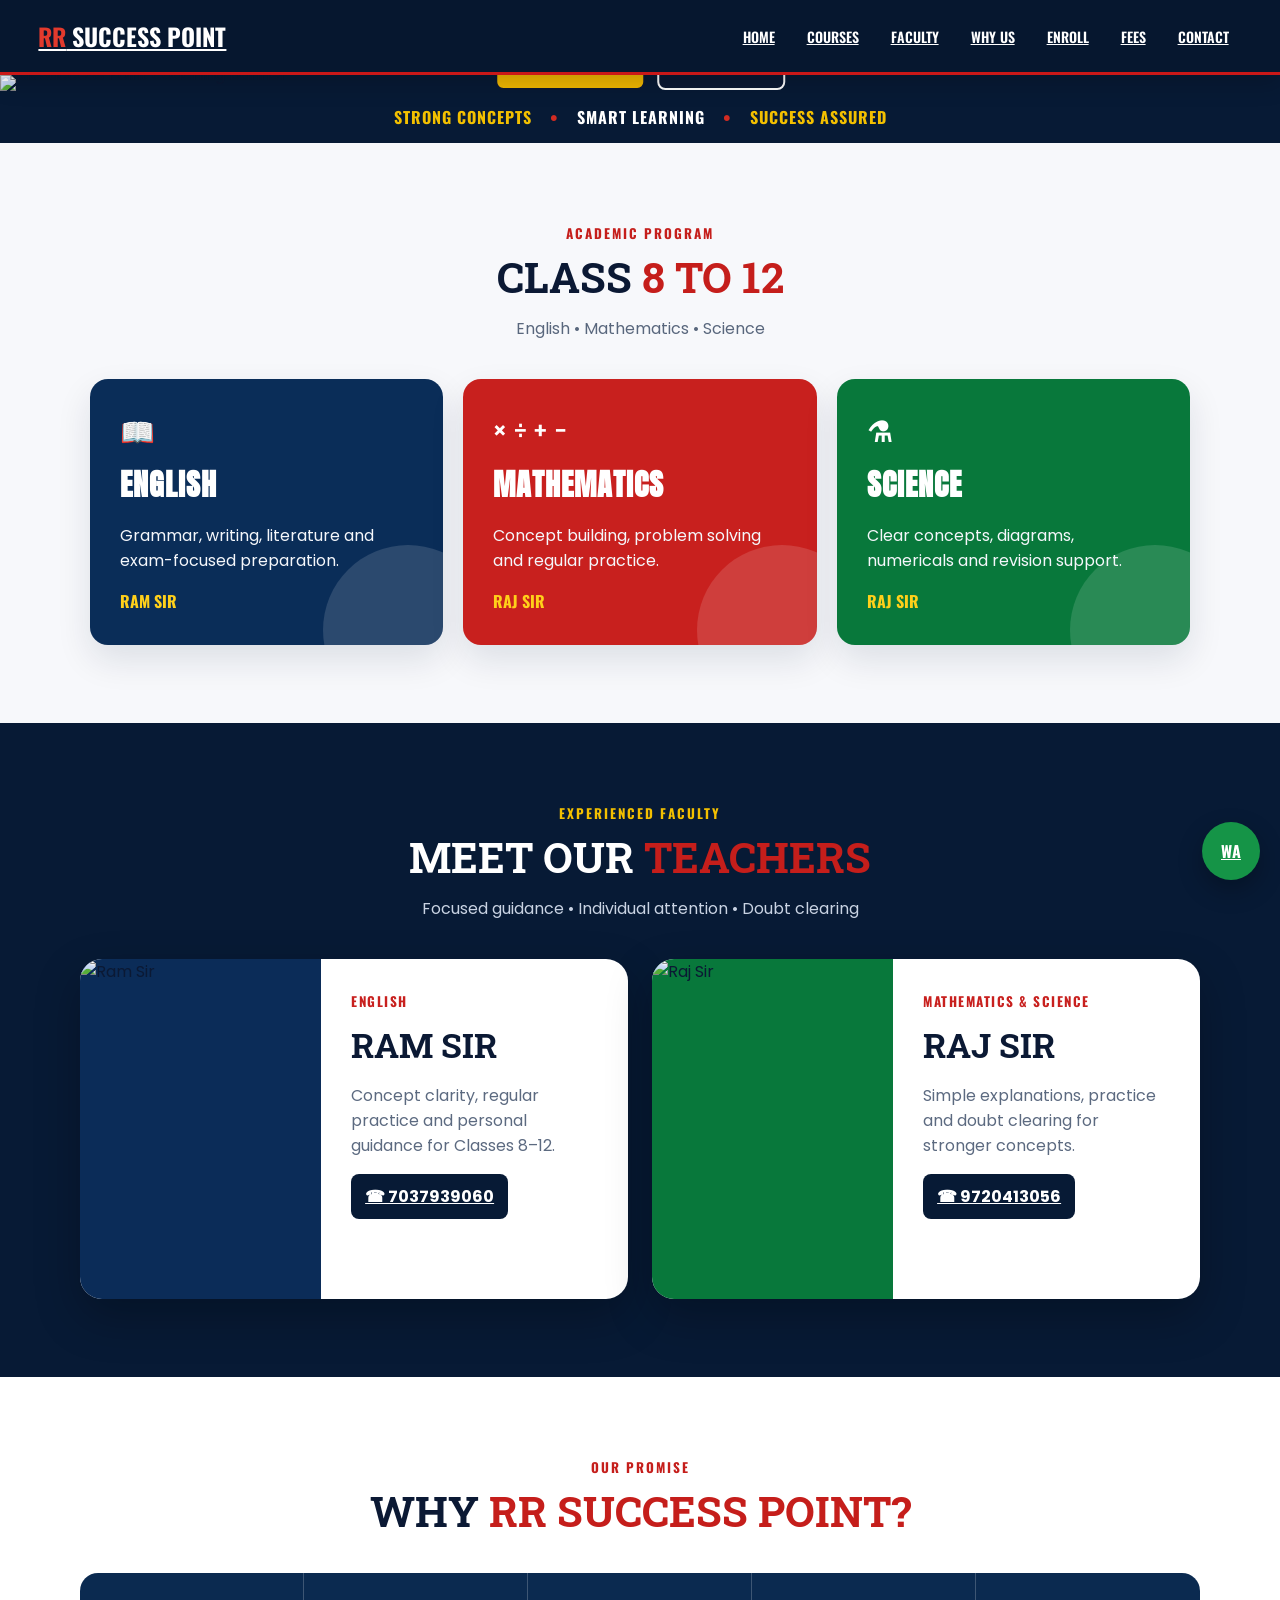
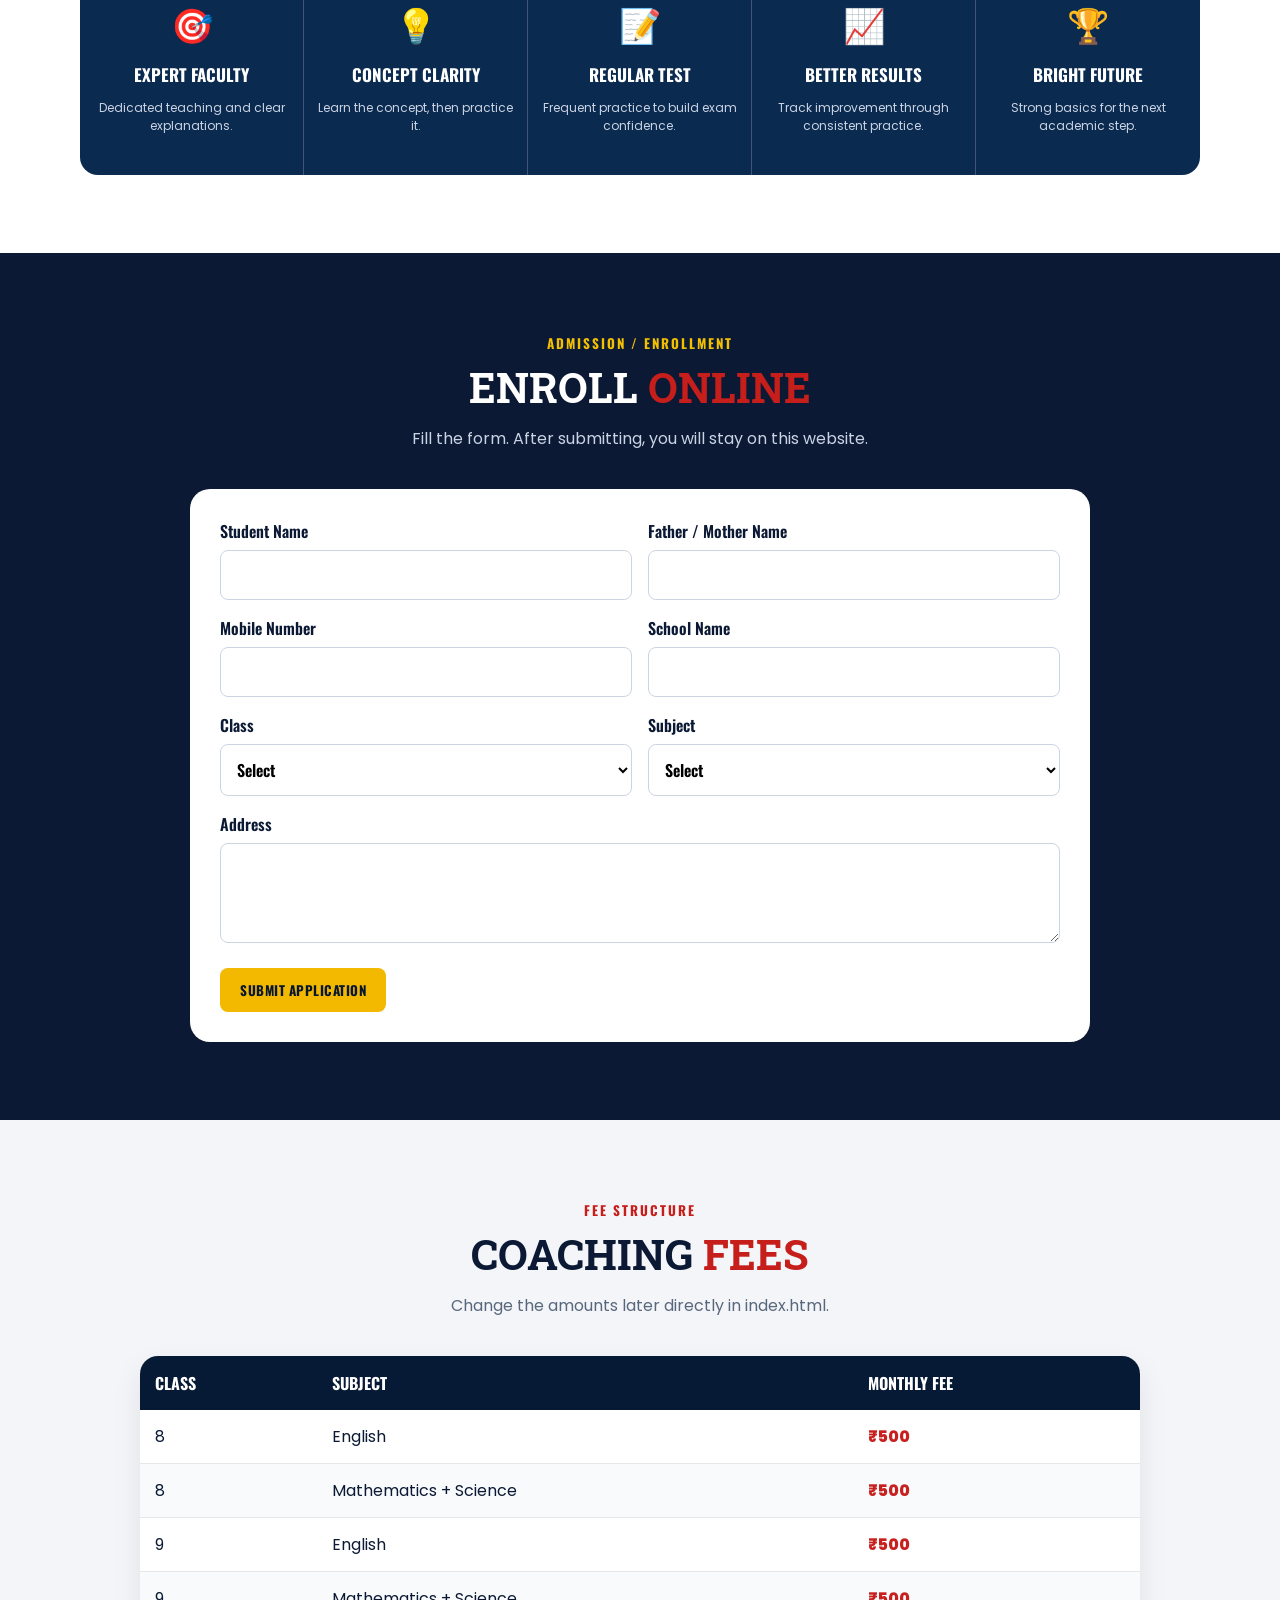
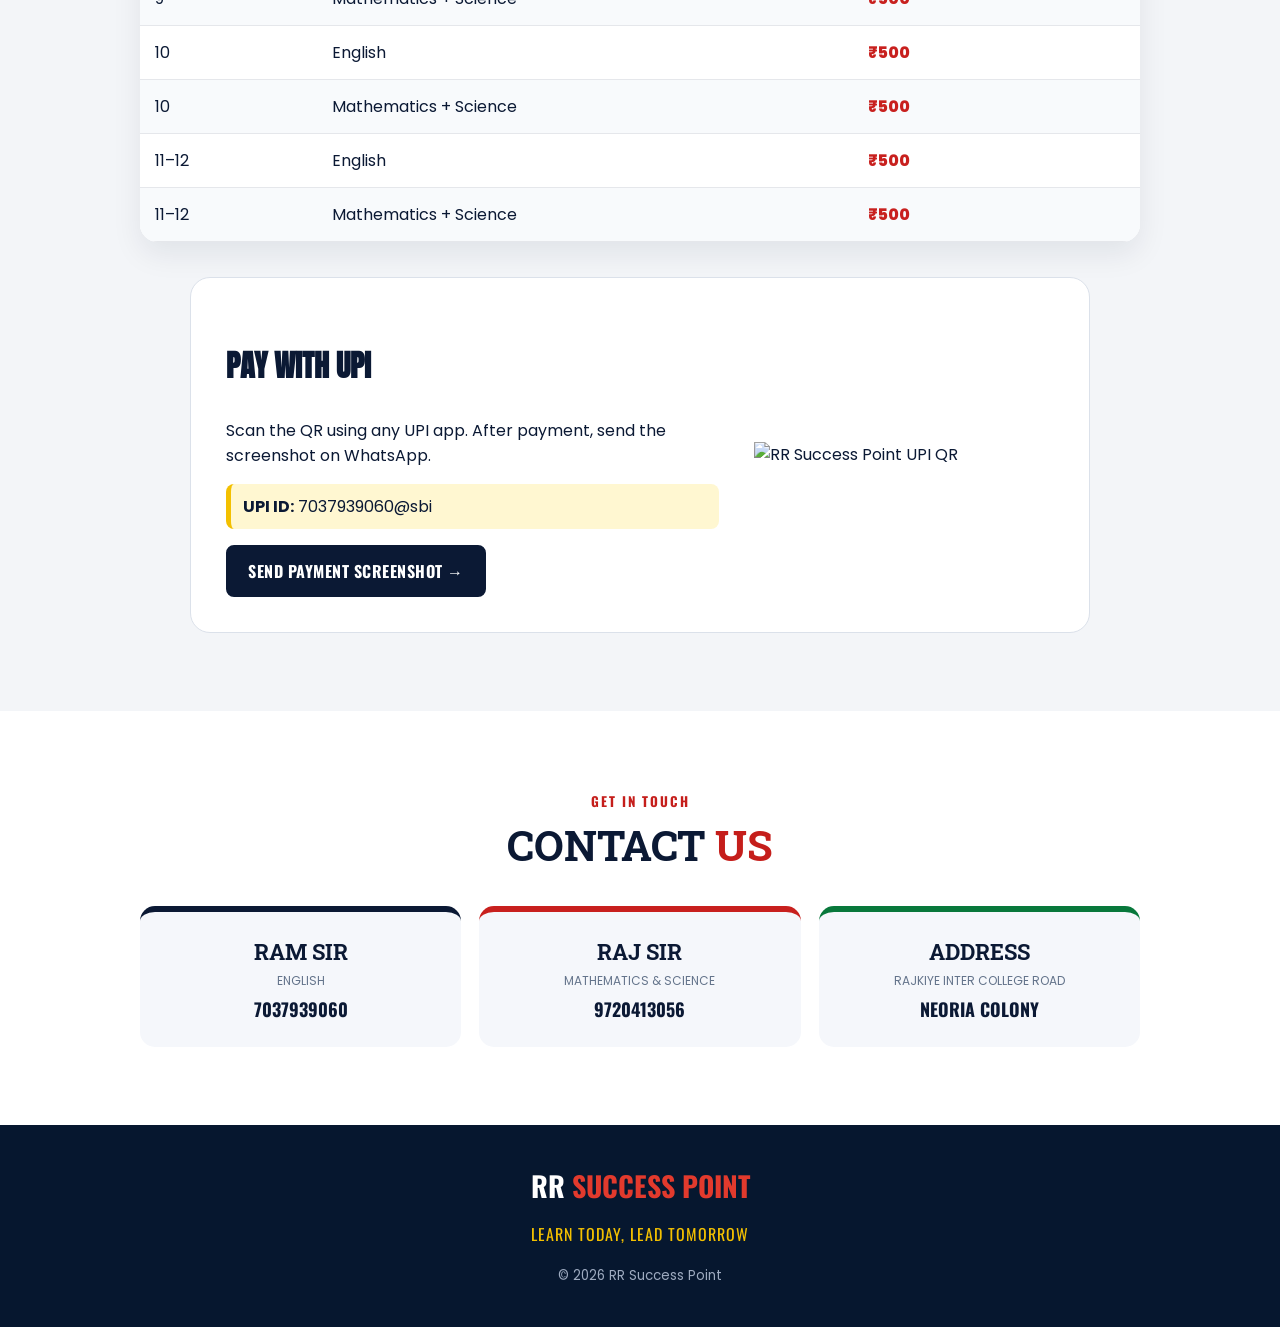
==== index.html @ 598e7722 "Add files via upload" ====
<!DOCTYPE html>
<html lang="en">
<head>
<meta charset="UTF-8">
<meta name="viewport" content="width=device-width, initial-scale=1.0">
<meta name="description" content="RR Success Point - Classes 8 to 12. English by Ram Sir, Mathematics & Science by Raj Sir.">
<title>RR Success Point | Classes 8 to 12</title>
<link rel="icon" href="assets/favicon.svg">
<link rel="preconnect" href="https://fonts.googleapis.com">
<link rel="preconnect" href="https://fonts.gstatic.com" crossorigin>
<link href="https://fonts.googleapis.com/css2?family=Anton&family=Oswald:wght@400;500;600;700&family=Poppins:wght@400;500;600;700;800&family=Roboto+Slab:wght@700;800;900&display=swap" rel="stylesheet">
<link rel="stylesheet" href="style.css">
</head>
<body>

<header class="site-header">
  <div class="nav-shell">
    <a href="#home" class="brand"><span>RR</span> SUCCESS POINT</a>
    <button class="menu-toggle" id="menuToggle" aria-label="Menu">☰</button>
    <nav id="nav">
      <a href="#home">HOME</a>
      <a href="#courses">COURSES</a>
      <a href="#faculty">FACULTY</a>
      <a href="#why">WHY US</a>
      <a href="#enroll">ENROLL</a>
      <a href="#fees">FEES</a>
      <a href="#contact">CONTACT</a>
    </nav>
  </div>
</header>

<main>
<section id="home" class="hero">
  <div class="hero-banner-wrap">
    <img class="hero-banner" src="assets/rr-success-point-banner.jpg" alt="RR Success Point coaching banner">
    <div class="hero-actions">
      <a href="#enroll" class="action-btn primary">ENROLL ONLINE</a>
      <a href="#contact" class="action-btn secondary">CONTACT US</a>
    </div>
  </div>
</section>

<section class="brand-strip">
  <div>STRONG CONCEPTS</div><span>•</span>
  <div>SMART LEARNING</div><span>•</span>
  <div>SUCCESS ASSURED</div>
</section>

<section id="courses" class="section">
  <div class="section-title">
    <small>ACADEMIC PROGRAM</small>
    <h2>CLASS <em>8 TO 12</em></h2>
    <p>English • Mathematics • Science</p>
  </div>
  <div class="course-grid">
    <article class="course english"><div class="course-icon">📖</div><h3>ENGLISH</h3><p>Grammar, writing, literature and exam-focused preparation.</p><b>RAM SIR</b></article>
    <article class="course maths"><div class="course-icon">× ÷ + −</div><h3>MATHEMATICS</h3><p>Concept building, problem solving and regular practice.</p><b>RAJ SIR</b></article>
    <article class="course science"><div class="course-icon">⚗</div><h3>SCIENCE</h3><p>Clear concepts, diagrams, numericals and revision support.</p><b>RAJ SIR</b></article>
  </div>
</section>

<section id="faculty" class="section faculty-section">
  <div class="section-title light-title">
    <small>EXPERIENCED FACULTY</small>
    <h2>MEET OUR <em>TEACHERS</em></h2>
    <p>Focused guidance • Individual attention • Doubt clearing</p>
  </div>
  <div class="faculty-grid">
    <article class="faculty-card blue-card">
      <div class="faculty-image"><img src="assets/ram-banner-cutout.jpg" alt="Ram Sir"></div>
      <div class="faculty-body">
        <small>ENGLISH</small><h3>RAM SIR</h3>
        <p>Concept clarity, regular practice and personal guidance for Classes 8–12.</p>
        <a href="tel:7037939060" class="phone">☎ 7037939060</a>
      </div>
    </article>
    <article class="faculty-card green-card">
      <div class="faculty-image"><img src="assets/raj-banner-cutout.jpg" alt="Raj Sir"></div>
      <div class="faculty-body">
        <small>MATHEMATICS & SCIENCE</small><h3>RAJ SIR</h3>
        <p>Simple explanations, practice and doubt clearing for stronger concepts.</p>
        <a href="tel:9720413056" class="phone">☎ 9720413056</a>
      </div>
    </article>
  </div>
</section>

<section id="why" class="section why-section">
  <div class="section-title">
    <small>OUR PROMISE</small>
    <h2>WHY <em>RR SUCCESS POINT?</em></h2>
  </div>
  <div class="feature-grid">
    <div><span>🎯</span><h3>EXPERT FACULTY</h3><p>Dedicated teaching and clear explanations.</p></div>
    <div><span>💡</span><h3>CONCEPT CLARITY</h3><p>Learn the concept, then practice it.</p></div>
    <div><span>📝</span><h3>REGULAR TEST</h3><p>Frequent practice to build exam confidence.</p></div>
    <div><span>📈</span><h3>BETTER RESULTS</h3><p>Track improvement through consistent practice.</p></div>
    <div><span>🏆</span><h3>BRIGHT FUTURE</h3><p>Strong basics for the next academic step.</p></div>
  </div>
</section>

<section id="enroll" class="section enroll-section">
<div class="section-title light-title"><small>ADMISSION / ENROLLMENT</small><h2>ENROLL <em>ONLINE</em></h2><p>Fill the form. After submitting, you will stay on this website.</p></div>
<form id="enrollForm" class="enroll-form">
<div class="form-grid">
<label>Student Name<input id="studentName" required></label>
<label>Father / Mother Name<input id="parentName" required></label>
<label>Mobile Number<input id="studentPhone" inputmode="numeric" maxlength="10" required></label>
<label>School Name<input id="schoolName"></label>
<label>Class<select id="className" required><option value="">Select</option><option>Class 8</option><option>Class 9</option><option>Class 10</option><option>Class 11</option><option>Class 12</option></select></label>
<label>Subject<select id="subject" required><option value="">Select</option><option>English</option><option>Mathematics</option><option>Science</option><option>English + Mathematics</option><option>English + Mathematics + Science</option></select></label>
<label class="full">Address<textarea id="address"></textarea></label>
</div>
<button class="action-btn primary" type="submit">SUBMIT APPLICATION</button>
<div id="enrollSuccess" class="success-box" hidden><h3>✓ Application Saved</h3><p id="applicationText"></p><div class="success-actions"><button type="button" id="whatsappEnrollment" class="action-btn whatsapp-btn">SEND DETAILS ON WHATSAPP</button><button type="button" id="newEnrollment" class="action-btn secondary dark-btn">NEW APPLICATION</button></div></div>
</form></section>

<section id="fees" class="section fees-section">
<div class="section-title"><small>FEE STRUCTURE</small><h2>COACHING <em>FEES</em></h2><p>Change the amounts later directly in index.html.</p></div>
<div class="fee-table-wrap"><table class="fee-table"><thead><tr><th>CLASS</th><th>SUBJECT</th><th>MONTHLY FEE</th></tr></thead><tbody>
<tr><td>8</td><td>English</td><td>₹500</td></tr>
<tr><td>8</td><td>Mathematics + Science</td><td>₹500</td></tr>
<tr><td>9</td><td>English</td><td>₹500</td></tr>
<tr><td>9</td><td>Mathematics + Science</td><td>₹500</td></tr>
<tr><td>10</td><td>English</td><td>₹500</td></tr>
<tr><td>10</td><td>Mathematics + Science</td><td>₹500</td></tr>
<tr><td>11–12</td><td>English</td><td>₹500</td></tr>
<tr><td>11–12</td><td>Mathematics + Science</td><td>₹500</td></tr>
</tbody></table></div>
<div class="fees-box"><div><h3>PAY WITH UPI</h3><p>Scan the QR using any UPI app. After payment, send the screenshot on WhatsApp.</p><p class="upi-id"><b>UPI ID:</b> 7037939060@sbi</p><a class="action-btn secondary dark" target="_blank" rel="noopener" href="https://wa.me/917037939060?text=Hello%20RR%20Success%20Point%2C%20I%20have%20made%20my%20fee%20payment.">SEND PAYMENT SCREENSHOT →</a></div><div class="qr-box"><img class="upi-real" src="assets/upi-qr.png" alt="RR Success Point UPI QR"></div></div>
</section>

<section id="contact" class="section contact-section">
  <div class="section-title">
    <small>GET IN TOUCH</small>
    <h2>CONTACT <em>US</em></h2>
  </div>
  <div class="contact-grid">
    <a class="contact-card" href="tel:7037939060"><b>RAM SIR</b><span>ENGLISH</span><strong>7037939060</strong></a>
    <a class="contact-card" href="tel:9720413056"><b>RAJ SIR</b><span>MATHEMATICS & SCIENCE</span><strong>9720413056</strong></a>
    <a class="contact-card" target="_blank" rel="noopener" href="https://www.google.com/maps/search/?api=1&query=Rajkiye+Inter+College+Road+Neoria+Colony"><b>ADDRESS</b><span>RAJKIYE INTER COLLEGE ROAD</span><strong>NEORIA COLONY</strong></a>
  </div>
</section>
</main>

<footer>
  <div class="footer-brand">RR <span>SUCCESS POINT</span></div>
  <p>LEARN TODAY, LEAD TOMORROW</p>
  <small>© <span id="year"></span> RR Success Point</small>
</footer>

<a class="whatsapp" href="https://wa.me/917037939060?text=Hello%20RR%20Success%20Point%2C%20I%20want%20information%20about%20coaching." target="_blank" rel="noopener">WA</a>

<script src="script.js"></script>
</body>
</html>
---- style.css ----
*{box-sizing:border-box}html{scroll-behavior:smooth}body{margin:0;background:#f7f8fb;color:#0b1934;font-family:Poppins,Arial,sans-serif}.site-header{position:sticky;top:0;z-index:50;background:#06172f;border-bottom:3px solid #c91818;box-shadow:0 8px 25px #0003}.nav-shell{width:min(1250px,94%);margin:auto;min-height:72px;display:flex;align-items:center;justify-content:space-between}.brand{font-family:Oswald,sans-serif;font-weight:700;font-size:24px;color:#fff}.brand span{color:#e23a2d}nav{display:flex;gap:6px}nav a{font-family:Oswald,sans-serif;font-weight:600;color:#fff;padding:12px 13px;font-size:14px}nav a:hover{color:#ffc400}.menu-toggle{display:none;background:none;border:0;color:#fff;font-size:28px}.hero{background:#071a35;padding:0}.hero-banner-wrap{position:relative;width:100%;max-width:1536px;margin:auto;line-height:0}.hero-banner{width:100%;height:auto;display:block}.hero-actions{position:absolute;left:50%;bottom:4.8%;transform:translateX(-50%);display:flex;gap:12px;line-height:normal}.action-btn{display:inline-block;padding:12px 20px;border-radius:8px;font-family:Oswald,sans-serif;font-weight:700;letter-spacing:.5px;text-decoration:none;cursor:pointer;border:2px solid #0b1934}.action-btn.primary{background:#f3b900;color:#08172f}.action-btn.secondary{background:#0b1934;color:#fff;border-color:#fff}.action-btn.secondary.dark{border-color:#0b1934}.brand-strip{background:#071a35;color:#fff;display:flex;justify-content:center;align-items:center;gap:18px;padding:14px 10px;font-family:Oswald,sans-serif;font-weight:700;letter-spacing:1px}.brand-strip div:nth-of-type(1),.brand-strip div:nth-of-type(3){color:#f3c000}.brand-strip span{color:#d22b22}.section{padding:78px 5%}.section-title{text-align:center;margin:0 auto 38px;max-width:850px}.section-title small{font-family:Oswald,sans-serif;color:#c51e1b;letter-spacing:2px;font-weight:700}.section-title h2{font-family:Roboto Slab,serif;font-size:42px;line-height:1.1;margin:8px 0 10px;color:#0b1934}.section-title h2 em{font-style:normal;color:#c51e1b}.section-title p{color:#59677d}.course-grid{width:min(1100px,100%);margin:auto;display:grid;grid-template-columns:repeat(3,1fr);gap:20px}.course{padding:30px;border-radius:18px;color:#fff;min-height:240px;position:relative;overflow:hidden;box-shadow:0 15px 35px #0b19341c}.course:after{content:"";position:absolute;inset:auto -50px -70px auto;width:170px;height:170px;border-radius:50%;background:#fff2}.course.english{background:#0a2d58}.course.maths{background:#c8201e}.course.science{background:#08783b}.course-icon{font-family:Oswald,sans-serif;font-size:28px;font-weight:700}.course h3{font-family:Anton,Impact,sans-serif;font-size:30px;letter-spacing:1px;margin:12px 0 5px}.course p{color:#f5f7fb;max-width:350px}.course b{font-family:Oswald,sans-serif;color:#ffd01a}.faculty-section{background:#071a35;color:#fff}.light-title small{color:#f3c000}.light-title h2{color:#fff}.light-title p{color:#c9d3e3}.faculty-grid{width:min(1120px,100%);margin:auto;display:grid;grid-template-columns:1fr 1fr;gap:24px}.faculty-card{background:#fff;color:#0b1934;border-radius:22px;overflow:hidden;display:grid;grid-template-columns:44% 56%;box-shadow:0 18px 45px #0004}.faculty-image{min-height:340px;background:#0b2c58;overflow:hidden}.green-card .faculty-image{background:#08783b}.faculty-image img{width:100%;height:100%;object-fit:cover;display:block}.faculty-body{padding:30px}.faculty-body small{font-family:Oswald,sans-serif;color:#c8201e;font-weight:700;letter-spacing:1.5px}.faculty-body h3{font-family:Roboto Slab,serif;font-size:34px;margin:8px 0}.faculty-body p{color:#5c6a80}.phone{display:inline-block;background:#071a35;color:#fff;border-radius:8px;padding:10px 14px;font-weight:700}.why-section{background:#fff}.feature-grid{width:min(1120px,100%);margin:auto;display:grid;grid-template-columns:repeat(5,1fr);background:#0b2a50;color:#fff;border-radius:18px;overflow:hidden}.feature-grid div{text-align:center;padding:28px 14px;border-right:1px solid #ffffff35}.feature-grid div:last-child{border:0}.feature-grid span{font-size:34px}.feature-grid h3{font-family:Oswald,sans-serif;font-size:17px;margin:10px 0}.feature-grid p{font-size:12px;color:#c9d3e3}.enroll-section{background:#0b1934;color:#fff}.enroll-form{width:min(900px,100%);margin:auto;background:#fff;color:#0b1934;padding:30px;border-radius:20px}.form-grid{display:grid;grid-template-columns:1fr 1fr;gap:16px}label{font-family:Oswald,sans-serif;font-weight:600}input,select,textarea{width:100%;margin-top:7px;padding:12px;border:1px solid #cbd5e1;border-radius:8px;font:inherit;background:#fff}.full{grid-column:1/-1}textarea{min-height:100px;resize:vertical}.enroll-form .primary{border:0;margin-top:20px}.enroll-form #formMessage{font-weight:700;color:#08783b}.fees-section{background:#f3f5f8}.fees-box{width:min(900px,100%);margin:auto;background:#fff;border:1px solid #dbe1ea;border-radius:20px;padding:35px;display:grid;grid-template-columns:1fr 300px;gap:35px;align-items:center}.fees-box h3{font-family:Anton,Impact,sans-serif;font-size:30px}.qr-placeholder{height:270px;border:3px dashed #9aa7b8;border-radius:15px;display:flex;flex-direction:column;align-items:center;justify-content:center;text-align:center;color:#4c5c73}.qr-placeholder strong{font-family:Oswald,sans-serif;font-size:26px;color:#0b1934}.qr-placeholder span{font-size:12px;margin:8px 20px}.contact-section{background:#fff}.contact-grid{width:min(1000px,100%);margin:auto;display:grid;grid-template-columns:repeat(3,1fr);gap:18px}.contact-card{padding:25px;border-radius:15px;background:#f5f7fb;border-top:6px solid #0b1934;text-align:center;text-decoration:none;color:#0b1934}.contact-card:nth-child(2){border-top-color:#c8201e}.contact-card:nth-child(3){border-top-color:#08783b}.contact-card b{display:block;font-family:Roboto Slab,serif;font-size:22px}.contact-card span{display:block;color:#64748b;font-size:12px;margin:6px 0}.contact-card strong{display:block;font-family:Oswald,sans-serif;font-size:18px}.whatsapp{position:fixed;right:20px;bottom:20px;width:58px;height:58px;border-radius:50%;background:#159447;color:#fff;display:grid;place-items:center;font-family:Oswald,sans-serif;font-weight:700;box-shadow:0 10px 25px #0004;z-index:60}footer{background:#06172f;color:#fff;text-align:center;padding:40px 20px}.footer-brand{font-family:Oswald,sans-serif;font-size:28px;font-weight:700}.footer-brand span{color:#e23a2d}footer p{color:#f3c000;font-family:Oswald,sans-serif;letter-spacing:1px}footer small{color:#9eabc0}@media(max-width:850px){nav{display:none;position:absolute;left:0;right:0;top:72px;background:#06172f;flex-direction:column;padding:10px 5%}nav.open{display:flex}.menu-toggle{display:block}.hero-actions{bottom:3%;gap:7px}.action-btn{padding:9px 12px;font-size:12px}.course-grid,.faculty-grid,.contact-grid{grid-template-columns:1fr}.feature-grid{grid-template-columns:1fr 1fr}.feature-grid div:nth-child(2n){border-right:0}.faculty-card{grid-template-columns:1fr}.faculty-image{min-height:300px}.fees-box{grid-template-columns:1fr}.form-grid{grid-template-columns:1fr}.full{grid-column:auto}.section-title h2{font-size:34px}}@media(max-width:520px){.site-header{position:relative}.nav-shell{min-height:62px}.brand{font-size:20px}.hero-actions{position:static;transform:none;background:#f3c000;padding:10px;justify-content:center}.hero-banner{width:100%}.brand-strip{font-size:11px;gap:8px;flex-wrap:wrap}.section{padding:55px 5%}.feature-grid{grid-template-columns:1fr}.feature-grid div{border-right:0;border-bottom:1px solid #ffffff35}.faculty-body h3{font-size:28px}}
\n.success-box{margin-top:22px;background:#e8fff0;border:2px solid #159447;color:#073b20;border-radius:14px;padding:20px}.success-box h3{margin:0 0 7px;color:#08783b}.success-actions{display:flex;gap:10px;flex-wrap:wrap;margin-top:15px}.whatsapp-btn{background:#159447!important;color:#fff!important;border:0!important}.dark-btn{background:#071a35!important;color:#fff!important;border-color:#071a35!important}.fee-table-wrap{width:min(1000px,100%);margin:0 auto 35px;overflow-x:auto;border-radius:18px;box-shadow:0 12px 30px #0b193414}.fee-table{width:100%;border-collapse:collapse;background:#fff;min-width:620px}.fee-table th{background:#071a35;color:#fff;font-family:Oswald,sans-serif;padding:15px;text-align:left}.fee-table td{padding:14px 15px;border-bottom:1px solid #e5e7eb}.fee-table tr:nth-child(even) td{background:#f8fafc}.fee-table td:last-child{font-weight:800;color:#c8201e}.upi-id{background:#fff7d1;border-left:5px solid #f3c000;padding:10px 12px;border-radius:8px}.upi-real{width:270px;height:270px;object-fit:contain}
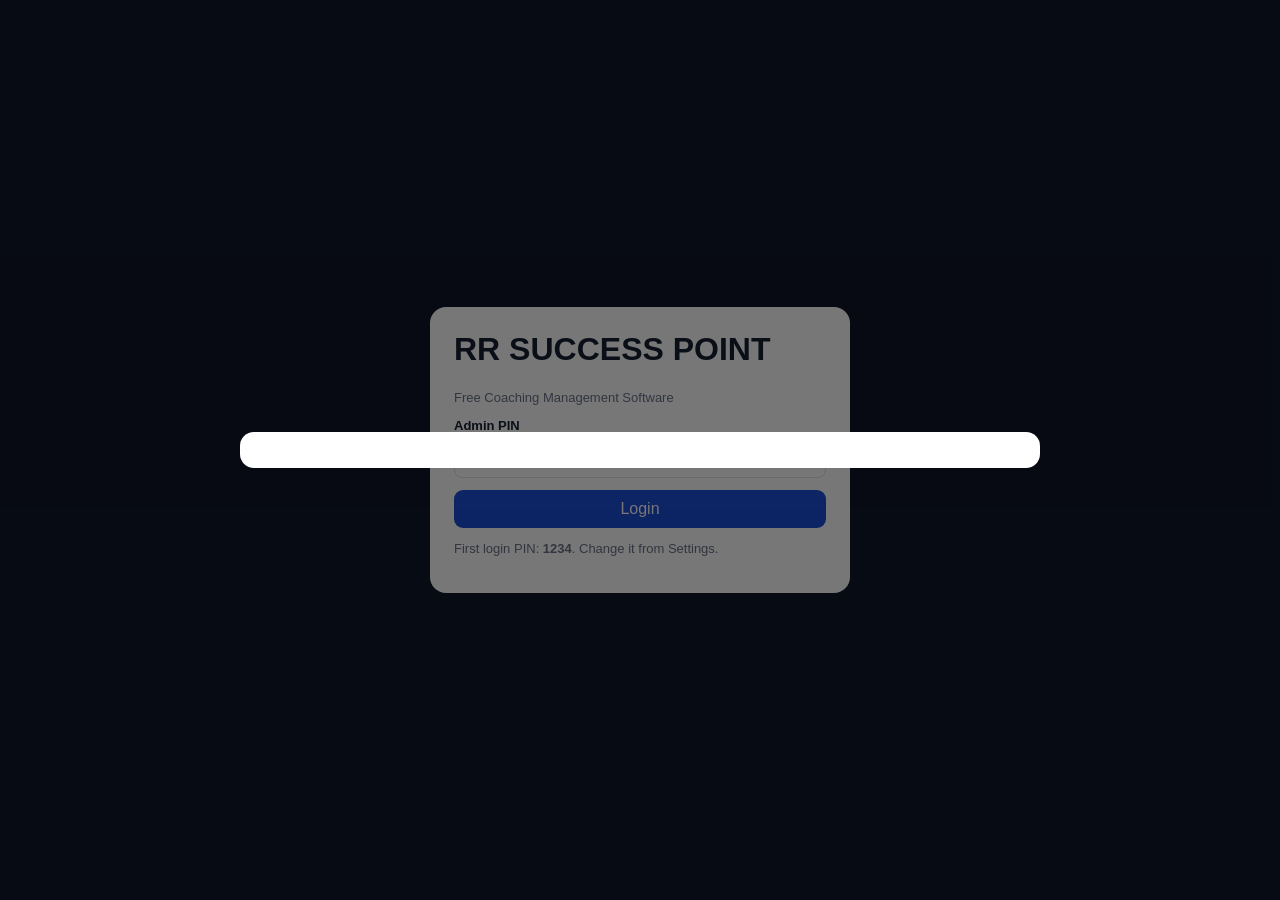
==== commit 100251e6: "Add files via upload" ====
--- a/index.html
+++ b/index.html
@@ -2,155 +2,199 @@
 <html lang="en">
 <head>
 <meta charset="UTF-8">
-<meta name="viewport" content="width=device-width, initial-scale=1.0">
-<meta name="description" content="RR Success Point - Classes 8 to 12. English by Ram Sir, Mathematics & Science by Raj Sir.">
-<title>RR Success Point | Classes 8 to 12</title>
-<link rel="icon" href="assets/favicon.svg">
-<link rel="preconnect" href="https://fonts.googleapis.com">
-<link rel="preconnect" href="https://fonts.gstatic.com" crossorigin>
-<link href="https://fonts.googleapis.com/css2?family=Anton&family=Oswald:wght@400;500;600;700&family=Poppins:wght@400;500;600;700;800&family=Roboto+Slab:wght@700;800;900&display=swap" rel="stylesheet">
-<link rel="stylesheet" href="style.css">
+<meta name="viewport" content="width=device-width,initial-scale=1">
+<title>RR SUCCESS POINT - Coaching Management</title>
+<style>
+:root{--bg:#f4f7fb;--card:#fff;--text:#172033;--muted:#687386;--primary:#1d4ed8;--danger:#dc2626;--ok:#15803d;--border:#dbe2ea}
+*{box-sizing:border-box}body{margin:0;font-family:Arial,sans-serif;background:var(--bg);color:var(--text)}
+button,input,select,textarea{font:inherit}button{cursor:pointer;border:0;border-radius:9px;padding:10px 14px;background:var(--primary);color:#fff}.secondary{background:#64748b}.danger{background:var(--danger)}.ok{background:var(--ok)}
+header{background:#0f172a;color:#fff;padding:14px 16px;display:flex;align-items:center;justify-content:space-between;position:sticky;top:0;z-index:5}
+header h1{font-size:18px;margin:0}.wrap{display:flex;min-height:calc(100vh - 58px)}aside{width:230px;background:#111827;color:#fff;padding:12px;flex-shrink:0}aside button{width:100%;text-align:left;margin:4px 0;background:transparent}aside button.active,aside button:hover{background:#1e3a8a}
+main{padding:18px;width:100%;max-width:1400px;margin:auto}.grid{display:grid;grid-template-columns:repeat(4,1fr);gap:14px}.card{background:var(--card);border:1px solid var(--border);border-radius:14px;padding:16px;box-shadow:0 2px 8px #00000008}.metric{font-size:26px;font-weight:bold;margin-top:7px}.muted{color:var(--muted);font-size:13px}
+h2{margin-top:0}.toolbar{display:flex;gap:8px;flex-wrap:wrap;margin-bottom:14px}.toolbar input,.toolbar select{min-width:180px}
+input,select,textarea{width:100%;padding:10px;border:1px solid var(--border);border-radius:8px;background:#fff;color:#111827}label{font-size:13px;font-weight:bold;display:block;margin:8px 0 5px}
+.formgrid{display:grid;grid-template-columns:repeat(3,1fr);gap:10px}.formgrid .full{grid-column:1/-1}
+.tablewrap{overflow:auto;background:#fff;border:1px solid var(--border);border-radius:12px}table{border-collapse:collapse;width:100%;min-width:800px}th,td{padding:9px;border-bottom:1px solid var(--border);text-align:left;font-size:13px}th{background:#eef4ff;position:sticky;top:0}
+.badge{display:inline-block;padding:4px 8px;border-radius:99px;font-size:11px;background:#e2e8f0}.paid{background:#dcfce7;color:#166534}.due{background:#fee2e2;color:#991b1b}.pending{background:#fef3c7;color:#92400e}
+.hidden{display:none}.modal{position:fixed;inset:0;background:#0008;display:flex;align-items:center;justify-content:center;padding:16px;z-index:20}.modalbox{background:#fff;border-radius:14px;padding:18px;width:min(800px,100%);max-height:90vh;overflow:auto}
+.login{min-height:100vh;display:flex;align-items:center;justify-content:center;background:#0f172a}.loginbox{width:min(420px,92%);background:#fff;padding:24px;border-radius:16px}.loginbox h1{margin-top:0}
+.toast{position:fixed;right:15px;bottom:15px;background:#111827;color:#fff;padding:12px 16px;border-radius:10px;z-index:50}
+@media(max-width:900px){aside{width:62px;padding:7px}aside button{font-size:0;text-align:center}aside button::first-letter{font-size:20px}.grid{grid-template-columns:repeat(2,1fr)}.formgrid{grid-template-columns:1fr}main{padding:12px}.card{padding:12px}}
+@media(max-width:520px){.grid{grid-template-columns:1fr}.toolbar input,.toolbar select{width:100%}}
+</style>
 </head>
 <body>
+<div id="login" class="login">
+  <div class="loginbox">
+    <h1>RR SUCCESS POINT</h1>
+    <p class="muted">Free Coaching Management Software</p>
+    <label>Admin PIN</label><input id="pin" type="password" placeholder="Default: 1234">
+    <button style="width:100%;margin-top:12px" onclick="login()">Login</button>
+    <p class="muted">First login PIN: <b>1234</b>. Change it from Settings.</p>
+  </div>
+</div>
 
-<header class="site-header">
-  <div class="nav-shell">
-    <a href="#home" class="brand"><span>RR</span> SUCCESS POINT</a>
-    <button class="menu-toggle" id="menuToggle" aria-label="Menu">☰</button>
-    <nav id="nav">
-      <a href="#home">HOME</a>
-      <a href="#courses">COURSES</a>
-      <a href="#faculty">FACULTY</a>
-      <a href="#why">WHY US</a>
-      <a href="#enroll">ENROLL</a>
-      <a href="#fees">FEES</a>
-      <a href="#contact">CONTACT</a>
-    </nav>
-  </div>
-</header>
+<div id="app" class="hidden">
+<header><h1>RR SUCCESS POINT</h1><button class="secondary" onclick="logout()">Logout</button></header>
+<div class="wrap">
+<aside>
+<button data-page="dashboard" onclick="showPage('dashboard')">🏠 Dashboard</button>
+<button data-page="students" onclick="showPage('students')">👨‍🎓 Students</button>
+<button data-page="applications" onclick="showPage('applications')">📝 Applications</button>
+<button data-page="fees" onclick="showPage('fees')">💰 Fees</button>
+<button data-page="attendance" onclick="showPage('attendance')">📅 Attendance</button>
+<button data-page="tests" onclick="showPage('tests')">📊 Tests/Marks</button>
+<button data-page="reports" onclick="showPage('reports')">📈 Reports</button>
+<button data-page="assistant" onclick="showPage('assistant')">🤖 Assistant</button>
+<button data-page="backup" onclick="showPage('backup')">💾 Backup</button>
+<button data-page="settings" onclick="showPage('settings')">⚙️ Settings</button>
+</aside>
+<main id="main"></main>
+</div></div>
+<div id="modal" class="modal hidden"><div class="modalbox" id="modalbox"></div></div>
+<div id="toast" class="toast hidden"></div>
 
-<main>
-<section id="home" class="hero">
-  <div class="hero-banner-wrap">
-    <img class="hero-banner" src="assets/rr-success-point-banner.jpg" alt="RR Success Point coaching banner">
-    <div class="hero-actions">
-      <a href="#enroll" class="action-btn primary">ENROLL ONLINE</a>
-      <a href="#contact" class="action-btn secondary">CONTACT US</a>
-    </div>
-  </div>
-</section>
-
-<section class="brand-strip">
-  <div>STRONG CONCEPTS</div><span>•</span>
-  <div>SMART LEARNING</div><span>•</span>
-  <div>SUCCESS ASSURED</div>
-</section>
-
-<section id="courses" class="section">
-  <div class="section-title">
-    <small>ACADEMIC PROGRAM</small>
-    <h2>CLASS <em>8 TO 12</em></h2>
-    <p>English • Mathematics • Science</p>
-  </div>
-  <div class="course-grid">
-    <article class="course english"><div class="course-icon">📖</div><h3>ENGLISH</h3><p>Grammar, writing, literature and exam-focused preparation.</p><b>RAM SIR</b></article>
-    <article class="course maths"><div class="course-icon">× ÷ + −</div><h3>MATHEMATICS</h3><p>Concept building, problem solving and regular practice.</p><b>RAJ SIR</b></article>
-    <article class="course science"><div class="course-icon">⚗</div><h3>SCIENCE</h3><p>Clear concepts, diagrams, numericals and revision support.</p><b>RAJ SIR</b></article>
-  </div>
-</section>
-
-<section id="faculty" class="section faculty-section">
-  <div class="section-title light-title">
-    <small>EXPERIENCED FACULTY</small>
-    <h2>MEET OUR <em>TEACHERS</em></h2>
-    <p>Focused guidance • Individual attention • Doubt clearing</p>
-  </div>
-  <div class="faculty-grid">
-    <article class="faculty-card blue-card">
-      <div class="faculty-image"><img src="assets/ram-banner-cutout.jpg" alt="Ram Sir"></div>
-      <div class="faculty-body">
-        <small>ENGLISH</small><h3>RAM SIR</h3>
-        <p>Concept clarity, regular practice and personal guidance for Classes 8–12.</p>
-        <a href="tel:7037939060" class="phone">☎ 7037939060</a>
-      </div>
-    </article>
-    <article class="faculty-card green-card">
-      <div class="faculty-image"><img src="assets/raj-banner-cutout.jpg" alt="Raj Sir"></div>
-      <div class="faculty-body">
-        <small>MATHEMATICS & SCIENCE</small><h3>RAJ SIR</h3>
-        <p>Simple explanations, practice and doubt clearing for stronger concepts.</p>
-        <a href="tel:9720413056" class="phone">☎ 9720413056</a>
-      </div>
-    </article>
-  </div>
-</section>
-
-<section id="why" class="section why-section">
-  <div class="section-title">
-    <small>OUR PROMISE</small>
-    <h2>WHY <em>RR SUCCESS POINT?</em></h2>
-  </div>
-  <div class="feature-grid">
-    <div><span>🎯</span><h3>EXPERT FACULTY</h3><p>Dedicated teaching and clear explanations.</p></div>
-    <div><span>💡</span><h3>CONCEPT CLARITY</h3><p>Learn the concept, then practice it.</p></div>
-    <div><span>📝</span><h3>REGULAR TEST</h3><p>Frequent practice to build exam confidence.</p></div>
-    <div><span>📈</span><h3>BETTER RESULTS</h3><p>Track improvement through consistent practice.</p></div>
-    <div><span>🏆</span><h3>BRIGHT FUTURE</h3><p>Strong basics for the next academic step.</p></div>
-  </div>
-</section>
-
-<section id="enroll" class="section enroll-section">
-<div class="section-title light-title"><small>ADMISSION / ENROLLMENT</small><h2>ENROLL <em>ONLINE</em></h2><p>Fill the form. After submitting, you will stay on this website.</p></div>
-<form id="enrollForm" class="enroll-form">
-<div class="form-grid">
-<label>Student Name<input id="studentName" required></label>
-<label>Father / Mother Name<input id="parentName" required></label>
-<label>Mobile Number<input id="studentPhone" inputmode="numeric" maxlength="10" required></label>
-<label>School Name<input id="schoolName"></label>
-<label>Class<select id="className" required><option value="">Select</option><option>Class 8</option><option>Class 9</option><option>Class 10</option><option>Class 11</option><option>Class 12</option></select></label>
-<label>Subject<select id="subject" required><option value="">Select</option><option>English</option><option>Mathematics</option><option>Science</option><option>English + Mathematics</option><option>English + Mathematics + Science</option></select></label>
-<label class="full">Address<textarea id="address"></textarea></label>
-</div>
-<button class="action-btn primary" type="submit">SUBMIT APPLICATION</button>
-<div id="enrollSuccess" class="success-box" hidden><h3>✓ Application Saved</h3><p id="applicationText"></p><div class="success-actions"><button type="button" id="whatsappEnrollment" class="action-btn whatsapp-btn">SEND DETAILS ON WHATSAPP</button><button type="button" id="newEnrollment" class="action-btn secondary dark-btn">NEW APPLICATION</button></div></div>
-</form></section>
-
-<section id="fees" class="section fees-section">
-<div class="section-title"><small>FEE STRUCTURE</small><h2>COACHING <em>FEES</em></h2><p>Change the amounts later directly in index.html.</p></div>
-<div class="fee-table-wrap"><table class="fee-table"><thead><tr><th>CLASS</th><th>SUBJECT</th><th>MONTHLY FEE</th></tr></thead><tbody>
-<tr><td>8</td><td>English</td><td>₹500</td></tr>
-<tr><td>8</td><td>Mathematics + Science</td><td>₹500</td></tr>
-<tr><td>9</td><td>English</td><td>₹500</td></tr>
-<tr><td>9</td><td>Mathematics + Science</td><td>₹500</td></tr>
-<tr><td>10</td><td>English</td><td>₹500</td></tr>
-<tr><td>10</td><td>Mathematics + Science</td><td>₹500</td></tr>
-<tr><td>11–12</td><td>English</td><td>₹500</td></tr>
-<tr><td>11–12</td><td>Mathematics + Science</td><td>₹500</td></tr>
-</tbody></table></div>
-<div class="fees-box"><div><h3>PAY WITH UPI</h3><p>Scan the QR using any UPI app. After payment, send the screenshot on WhatsApp.</p><p class="upi-id"><b>UPI ID:</b> 7037939060@sbi</p><a class="action-btn secondary dark" target="_blank" rel="noopener" href="https://wa.me/917037939060?text=Hello%20RR%20Success%20Point%2C%20I%20have%20made%20my%20fee%20payment.">SEND PAYMENT SCREENSHOT →</a></div><div class="qr-box"><img class="upi-real" src="assets/upi-qr.png" alt="RR Success Point UPI QR"></div></div>
-</section>
-
-<section id="contact" class="section contact-section">
-  <div class="section-title">
-    <small>GET IN TOUCH</small>
-    <h2>CONTACT <em>US</em></h2>
-  </div>
-  <div class="contact-grid">
-    <a class="contact-card" href="tel:7037939060"><b>RAM SIR</b><span>ENGLISH</span><strong>7037939060</strong></a>
-    <a class="contact-card" href="tel:9720413056"><b>RAJ SIR</b><span>MATHEMATICS & SCIENCE</span><strong>9720413056</strong></a>
-    <a class="contact-card" target="_blank" rel="noopener" href="https://www.google.com/maps/search/?api=1&query=Rajkiye+Inter+College+Road+Neoria+Colony"><b>ADDRESS</b><span>RAJKIYE INTER COLLEGE ROAD</span><strong>NEORIA COLONY</strong></a>
-  </div>
-</section>
-</main>
-
-<footer>
-  <div class="footer-brand">RR <span>SUCCESS POINT</span></div>
-  <p>LEARN TODAY, LEAD TOMORROW</p>
-  <small>© <span id="year"></span> RR Success Point</small>
-</footer>
-
-<a class="whatsapp" href="https://wa.me/917037939060?text=Hello%20RR%20Success%20Point%2C%20I%20want%20information%20about%20coaching." target="_blank" rel="noopener">WA</a>
-
-<script src="script.js"></script>
+<script>
+const KEY='rrsp_free_v1';
+let db=JSON.parse(localStorage.getItem(KEY)||'null')||{
+ settings:{pin:'1234',name:'RR SUCCESS POINT',address:'Rajkiye Inter College Road near Royal Hariteg Neoria Colony'},
+ students:[],applications:[],fees:[],attendance:[],tests:[]
+};
+function save(){localStorage.setItem(KEY,JSON.stringify(db));}
+function toast(t){let x=document.getElementById('toast');x.textContent=t;x.classList.remove('hidden');setTimeout(()=>x.classList.add('hidden'),1800)}
+function login(){if(document.getElementById('pin').value===db.settings.pin){sessionStorage.setItem('rrlogin','1');document.getElementById('login').classList.add('hidden');document.getElementById('app').classList.remove('hidden');showPage('dashboard')}else toast('Wrong PIN')}
+function logout(){sessionStorage.removeItem('rrlogin');location.reload()}
+if(sessionStorage.getItem('rrlogin')==='1'){document.getElementById('login').classList.add('hidden');document.getElementById('app').classList.remove('hidden')}
+function uid(prefix){return prefix+Date.now().toString().slice(-7)}
+function fee(board,subjects){
+ let n=subjects.split('|').filter(Boolean).length;
+ if(board==='UP Board') return n===1?500:n===2?1000:n===3?1500:0;
+ if(board==='CBSE Board') return n===1?700:n===2?1400:n===3?2100:0;
+ return 0;
+}
+function subjectsValue(arr){return arr.join('|')}
+function subjectText(v){return (v||'').split('|').filter(Boolean).join(', ')}
+function subjectSelect(id='',v=[]){
+ return `<label>Subjects</label><select id="${id}" multiple size="5">
+<option value="English" ${v.includes('English')?'selected':''}>English</option>
+<option value="Mathematics" ${v.includes('Mathematics')?'selected':''}>Mathematics</option>
+<option value="Science" ${v.includes('Science')?'selected':''}>Science</option></select><small class="muted">Mobile par multiple select ke liye options ko tap karke select karein.</small>`;
+}
+function getSelected(id){return [...document.getElementById(id).selectedOptions].map(o=>o.value)}
+function showPage(p){
+ document.querySelectorAll('aside button').forEach(b=>b.classList.toggle('active',b.dataset.page===p));
+ const m=document.getElementById('main');
+ if(p==='dashboard')return dashboard(m);
+ if(p==='students')return studentsPage(m);
+ if(p==='applications')return applicationsPage(m);
+ if(p==='fees')return feesPage(m);
+ if(p==='attendance')return attendancePage(m);
+ if(p==='tests')return testsPage(m);
+ if(p==='reports')return reportsPage(m);
+ if(p==='assistant')return assistantPage(m);
+ if(p==='backup')return backupPage(m);
+ if(p==='settings')return settingsPage(m);
+}
+function dashboard(m){
+ let active=db.students.filter(s=>s.status==='Active').length;
+ let up=db.students.filter(s=>s.board==='UP Board'&&s.status==='Active').length;
+ let cb=db.students.filter(s=>s.board==='CBSE Board'&&s.status==='Active').length;
+ let collected=db.fees.reduce((a,f)=>a+Number(f.paid||0),0);
+ let due=db.fees.reduce((a,f)=>a+Math.max(Number(f.monthly||0)-Number(f.paid||0),0),0);
+ let pending=db.applications.filter(a=>a.status==='Pending').length;
+ let cards=[['Active Students',active],['UP Board',up],['CBSE Board',cb],['Fee Collected','₹'+collected],['Total Due','₹'+due],['Pending Applications',pending]];
+ m.innerHTML=`<h2>Dashboard</h2><div class="grid">${cards.map(c=>`<div class="card"><div class="muted">${c[0]}</div><div class="metric">${c[1]}</div></div>`).join('')}</div>
+ <br><div class="card"><h3>Class-wise Students</h3><div class="grid">${[8,9,10,11,12].map(c=>`<div><b>Class ${c}</b><div class="metric">${db.students.filter(s=>Number(s.cls)===c&&s.status==='Active').length}</div></div>`).join('')}</div></div>`;
+}
+function studentForm(s={}){
+ let arr=(s.subjects||'').split('|').filter(Boolean);
+ openModal(`<h2>${s.id?'Edit':'Add'} Student</h2><div class="formgrid">
+<div><label>Student ID</label><input id="sid" value="${s.id||uid('STU')}" ${s.id?'readonly':''}></div>
+<div><label>Student Name</label><input id="sname" value="${s.name||''}"></div>
+<div><label>Father Name</label><input id="father" value="${s.father||''}"></div>
+<div><label>Mobile</label><input id="mobile" value="${s.mobile||''}" inputmode="numeric"></div>
+<div><label>Class</label><select id="cls">${[8,9,10,11,12].map(x=>`<option ${Number(s.cls)===x?'selected':''}>${x}</option>`).join('')}</select></div>
+<div><label>Board</label><select id="board"><option ${s.board==='UP Board'?'selected':''}>UP Board</option><option ${s.board==='CBSE Board'?'selected':''}>CBSE Board</option></select></div>
+<div class="full">${subjectSelect('sub',arr)}</div>
+<div><label>Monthly Fee</label><input id="sfee" readonly value="${s.fee||fee(s.board||'UP Board',s.subjects||'')}"></div>
+<div><label>Admission Date</label><input id="adate" type="date" value="${s.date||new Date().toISOString().slice(0,10)}"></div>
+<div><label>Status</label><select id="status"><option>Active</option><option ${s.status==='Inactive'?'selected':''}>Inactive</option></select></div>
+<div class="full"><label>Address</label><textarea id="address">${s.address||''}</textarea></div>
+<div class="full"><label>Notes</label><textarea id="notes">${s.notes||''}</textarea></div></div>
+<div style="margin-top:14px"><button onclick="saveStudent('${s.id||''}')">Save Student</button> <button class="secondary" onclick="closeModal()">Cancel</button></div>`);
+ document.getElementById('sub').addEventListener('change',updateFormFee);
+ document.getElementById('board').addEventListener('change',updateFormFee);
+}
+function updateFormFee(){document.getElementById('sfee').value=fee(document.getElementById('board').value,subjectsValue(getSelected('sub')))}
+function saveStudent(old){
+ let obj={id:document.getElementById('sid').value.trim(),name:document.getElementById('sname').value.trim(),father:document.getElementById('father').value.trim(),mobile:document.getElementById('mobile').value.trim(),cls:Number(document.getElementById('cls').value),board:document.getElementById('board').value,subjects:subjectsValue(getSelected('sub')),fee:Number(document.getElementById('sfee').value),date:document.getElementById('adate').value,status:document.getElementById('status').value,address:document.getElementById('address').value,notes:document.getElementById('notes').value};
+ if(!obj.name){toast('Student name required');return}
+ if(old){let i=db.students.findIndex(x=>x.id===old);db.students[i]=obj}else db.students.push(obj);save();closeModal();studentsPage(document.getElementById('main'));toast('Student saved')}
+function studentsPage(m){
+ m.innerHTML=`<h2>Students</h2><div class="toolbar"><input id="sq" placeholder="Search name/mobile/ID..." oninput="renderStudents()"><select id="sc" onchange="renderStudents()"><option value="">All Classes</option>${[8,9,10,11,12].map(x=>`<option>${x}</option>`).join('')}</select><select id="sb" onchange="renderStudents()"><option value="">All Boards</option><option>UP Board</option><option>CBSE Board</option></select><button onclick="studentForm()">+ Add Student</button></div><div id="studentTable"></div>`;
+ renderStudents();
+}
+function renderStudents(){
+ let q=(document.getElementById('sq')?.value||'').toLowerCase(), c=document.getElementById('sc')?.value||'', b=document.getElementById('sb')?.value||'';
+ let rows=db.students.filter(s=>(!q||[s.id,s.name,s.mobile,s.father].join(' ').toLowerCase().includes(q))&&(!c||String(s.cls)===c)&&(!b||s.board===b));
+ document.getElementById('studentTable').innerHTML=`<div class="tablewrap"><table><tr><th>ID</th><th>Name</th><th>Class</th><th>Board</th><th>Subjects</th><th>Fee</th><th>Status</th><th>Action</th></tr>${rows.map(s=>`<tr><td>${s.id}</td><td>${s.name}</td><td>${s.cls}</td><td>${s.board}</td><td>${subjectText(s.subjects)}</td><td>₹${s.fee}</td><td>${s.status}</td><td><button onclick='studentForm(${JSON.stringify(s)})'>Edit</button> <button class="danger" onclick="deleteStudent('${s.id}')">Delete</button></td></tr>`).join('')}</table></div>`}
+function deleteStudent(id){if(confirm('Delete this student?')){db.students=db.students.filter(s=>s.id!==id);save();renderStudents();toast('Deleted')}}
+function applicationsPage(m){
+ m.innerHTML=`<h2>Applications</h2><div class="toolbar"><button onclick="applicationForm()">+ New Application</button><select id="aq" onchange="renderApps()"><option value="">All</option><option>Pending</option><option>Approved</option><option>Rejected</option></select></div><div id="appTable"></div>`;renderApps();
+}
+function applicationForm(a={}){
+ let arr=(a.subjects||'').split('|').filter(Boolean);
+ openModal(`<h2>${a.id?'Edit':'New'} Application</h2><div class="formgrid">
+<div><label>Application ID</label><input id="aid" value="${a.id||uid('APP')}" readonly></div><div><label>Student Name</label><input id="aname" value="${a.name||''}"></div><div><label>Father Name</label><input id="afather" value="${a.father||''}"></div><div><label>Mobile</label><input id="amobile" value="${a.mobile||''}"></div>
+<div><label>Class</label><select id="acls">${[8,9,10,11,12].map(x=>`<option ${Number(a.cls)===x?'selected':''}>${x}</option>`).join('')}</select></div>
+<div><label>Board</label><select id="aboard"><option ${a.board==='UP Board'?'selected':''}>UP Board</option><option ${a.board==='CBSE Board'?'selected':''}>CBSE Board</option></select></div>
+<div class="full">${subjectSelect('asub',arr)}</div><div><label>Monthly Fee</label><input id="afee" readonly value="${a.fee||fee(a.board||'UP Board',a.subjects||'')}"></div>
+<div><label>Date</label><input id="adate" type="date" value="${a.date||new Date().toISOString().slice(0,10)}"></div>
+<div><label>Status</label><select id="astatus"><option>Pending</option><option>Approved</option><option>Rejected</option></select></div>
+<div class="full"><label>Notes</label><textarea id="anotes">${a.notes||''}</textarea></div></div>
+<div style="margin-top:14px"><button onclick="saveApp('${a.id||''}')">Save</button> <button class="secondary" onclick="closeModal()">Cancel</button></div>`);
+ document.getElementById('asub').addEventListener('change',updateAppFee);document.getElementById('aboard').addEventListener('change',updateAppFee);
+}
+function updateAppFee(){document.getElementById('afee').value=fee(document.getElementById('aboard').value,subjectsValue(getSelected('asub')))}
+function saveApp(old){
+ let o={id:document.getElementById('aid').value,name:document.getElementById('aname').value.trim(),father:document.getElementById('afather').value.trim(),mobile:document.getElementById('amobile').value.trim(),cls:Number(document.getElementById('acls').value),board:document.getElementById('aboard').value,subjects:subjectsValue(getSelected('asub')),fee:Number(document.getElementById('afee').value),date:document.getElementById('adate').value,status:document.getElementById('astatus').value,notes:document.getElementById('anotes').value};
+ if(!o.name){toast('Name required');return}let i=db.applications.findIndex(x=>x.id===o.id);if(i>=0)db.applications[i]=o;else db.applications.push(o);save();closeModal();applicationsPage(document.getElementById('main'));toast('Application saved')}
+function renderApps(){
+ let q=document.getElementById('aq')?.value||'';let rows=db.applications.filter(a=>!q||a.status===q);
+ document.getElementById('appTable').innerHTML=`<div class="tablewrap"><table><tr><th>ID</th><th>Name</th><th>Class</th><th>Board</th><th>Fee</th><th>Status</th><th>Action</th></tr>${rows.map(a=>`<tr><td>${a.id}</td><td>${a.name}</td><td>${a.cls}</td><td>${a.board}</td><td>₹${a.fee}</td><td><span class="badge ${a.status.toLowerCase()}">${a.status}</span></td><td><button onclick='applicationForm(${JSON.stringify(a)})'>Edit</button> ${a.status==='Pending'?`<button class="ok" onclick="approveApp('${a.id}')">Approve</button> <button class="danger" onclick="rejectApp('${a.id}')">Reject</button>`:''}</td></tr>`).join('')}</table></div>`}
+function approveApp(id){let a=db.applications.find(x=>x.id===id);if(!a)return;a.status='Approved';if(!db.students.some(s=>s.mobile===a.mobile&&s.name.toLowerCase()===a.name.toLowerCase()))db.students.push({id:uid('STU'),name:a.name,father:a.father,mobile:a.mobile,cls:a.cls,board:a.board,subjects:a.subjects,fee:a.fee,date:a.date,status:'Active',address:'',notes:'Approved from '+a.id});save();renderApps();toast('Approved & added to Students')}
+function rejectApp(id){let a=db.applications.find(x=>x.id===id);if(a)a.status='Rejected';save();renderApps();toast('Rejected')}
+function feesPage(m){
+ m.innerHTML=`<h2>Fees</h2><div class="toolbar"><button onclick="feeForm()">+ Record Payment</button><input id="fq" placeholder="Search student ID/name..." oninput="renderFees()"></div><div id="feeTable"></div>`;renderFees();
+}
+function feeForm(){
+ openModal(`<h2>Record Fee Payment</h2><div class="formgrid"><div><label>Student</label><select id="fid">${db.students.filter(s=>s.status==='Active').map(s=>`<option value="${s.id}">${s.name} — ${s.id}</option>`).join('')}</select></div><div><label>Month</label><input id="fmonth" type="month" value="${new Date().toISOString().slice(0,7)}"></div><div><label>Amount Paid</label><input id="fpaid" type="number" min="0"></div><div><label>Payment Date</label><input id="fpdate" type="date" value="${new Date().toISOString().slice(0,10)}"></div><div><label>Mode</label><select id="fmode"><option>Cash</option><option>UPI</option><option>Bank Transfer</option><option>Other</option></select></div><div class="full"><label>Notes</label><textarea id="fnote"></textarea></div></div><br><button onclick="saveFee()">Save Payment</button> <button class="secondary" onclick="closeModal()">Cancel</button>`);
+}
+function saveFee(){let s=db.students.find(x=>x.id===document.getElementById('fid').value);if(!s){toast('Add a student first');return}let o={receipt:uid('RC'),studentId:s.id,name:s.name,month:document.getElementById('fmonth').value,monthly:s.fee,paid:Number(document.getElementById('fpaid').value||0),date:document.getElementById('fpdate').value,mode:document.getElementById('fmode').value,note:document.getElementById('fnote').value};db.fees.push(o);save();closeModal();feesPage(document.getElementById('main'));toast('Payment saved')}
+function renderFees(){let q=(document.getElementById('fq')?.value||'').toLowerCase();let rows=db.fees.filter(f=>!q||[f.studentId,f.name].join(' ').toLowerCase().includes(q));document.getElementById('feeTable').innerHTML=`<div class="tablewrap"><table><tr><th>Receipt</th><th>Student</th><th>Month</th><th>Monthly</th><th>Paid</th><th>Due</th><th>Status</th><th>Action</th></tr>${rows.map(f=>{let due=Math.max(Number(f.monthly)-Number(f.paid),0),st=due===0?'Paid':Number(f.paid)>0?'Partial':'Due';return `<tr><td>${f.receipt}</td><td>${f.name}</td><td>${f.month}</td><td>₹${f.monthly}</td><td>₹${f.paid}</td><td>₹${due}</td><td><span class="badge ${st.toLowerCase()}">${st}</span></td><td><button onclick='receipt(${JSON.stringify(f)})'>Receipt</button></td></tr>`}).join('')}</table></div>`}
+function receipt(f){let due=Math.max(Number(f.monthly)-Number(f.paid),0);openModal(`<div id="receipt"><h2>RR SUCCESS POINT</h2><p>${db.settings.address}</p><hr><h3>Fee Receipt</h3><p><b>Receipt:</b> ${f.receipt}</p><p><b>Student:</b> ${f.name}</p><p><b>Student ID:</b> ${f.studentId}</p><p><b>Month:</b> ${f.month}</p><p><b>Monthly Fee:</b> ₹${f.monthly}</p><p><b>Paid:</b> ₹${f.paid}</p><p><b>Due:</b> ₹${due}</p><p><b>Mode:</b> ${f.mode}</p><p><b>Date:</b> ${f.date}</p></div><button onclick="window.print()">Print / Save PDF</button> <button class="secondary" onclick="closeModal()">Close</button>`)}
+function attendancePage(m){
+ m.innerHTML=`<h2>Attendance</h2><div class="toolbar"><input id="attdate" type="date" value="${new Date().toISOString().slice(0,10)}"><button onclick="loadAttendance()">Load</button></div><div id="attbox"></div>`;loadAttendance();
+}
+function loadAttendance(){let d=document.getElementById('attdate').value;let saved=db.attendance.filter(x=>x.date===d);document.getElementById('attbox').innerHTML=`<div class="tablewrap"><table><tr><th>ID</th><th>Name</th><th>Class</th><th>Status</th></tr>${db.students.filter(s=>s.status==='Active').map(s=>{let x=saved.find(a=>a.studentId===s.id);return `<tr><td>${s.id}</td><td>${s.name}</td><td>${s.cls}</td><td><select data-att="${s.id}"><option ${!x||x.status==='Present'?'selected':''}>Present</option><option ${x?.status==='Absent'?'selected':''}>Absent</option></select></td></tr>`}).join('')}</table></div><br><button onclick="saveAttendance()">Save Attendance</button>`}
+function saveAttendance(){let d=document.getElementById('attdate').value;db.attendance=db.attendance.filter(x=>x.date!==d);document.querySelectorAll('[data-att]').forEach(el=>db.attendance.push({date:d,studentId:el.dataset.att,status:el.value}));save();toast('Attendance saved')}
+function testsPage(m){
+ m.innerHTML=`<h2>Tests & Marks</h2><div class="toolbar"><button onclick="testForm()">+ Add Marks</button></div><div class="tablewrap"><table><tr><th>Date</th><th>Student</th><th>Subject</th><th>Test</th><th>Marks</th><th>Total</th></tr>${db.tests.map(t=>`<tr><td>${t.date}</td><td>${t.name}</td><td>${t.subject}</td><td>${t.test}</td><td>${t.marks}</td><td>${t.total}</td></tr>`).join('')}</table></div>`}
+function testForm(){openModal(`<h2>Add Test Marks</h2><div class="formgrid"><div><label>Student</label><select id="tid">${db.students.map(s=>`<option value="${s.id}">${s.name} — ${s.id}</option>`).join('')}</select></div><div><label>Subject</label><select id="tsub"><option>English</option><option>Mathematics</option><option>Science</option></select></div><div><label>Test Name</label><input id="ttest" placeholder="Unit Test 1"></div><div><label>Marks</label><input id="tmarks" type="number"></div><div><label>Total Marks</label><input id="ttotal" type="number" value="100"></div><div><label>Date</label><input id="tdate" type="date" value="${new Date().toISOString().slice(0,10)}"></div></div><br><button onclick="saveTest()">Save</button> <button class="secondary" onclick="closeModal()">Cancel</button>`)}
+function saveTest(){let s=db.students.find(x=>x.id===document.getElementById('tid').value);db.tests.push({date:document.getElementById('tdate').value,name:s.name,studentId:s.id,subject:document.getElementById('tsub').value,test:document.getElementById('ttest').value,marks:Number(document.getElementById('tmarks').value),total:Number(document.getElementById('ttotal').value)});save();closeModal();testsPage(document.getElementById('main'));toast('Marks saved')}
+function reportsPage(m){let collected=db.fees.reduce((a,f)=>a+Number(f.paid||0),0),due=db.fees.reduce((a,f)=>a+Math.max(Number(f.monthly||0)-Number(f.paid||0),0),0);m.innerHTML=`<h2>Reports</h2><div class="grid"><div class="card"><b>Total Students</b><div class="metric">${db.students.length}</div></div><div class="card"><b>Applications</b><div class="metric">${db.applications.length}</div></div><div class="card"><b>Collection</b><div class="metric">₹${collected}</div></div><div class="card"><b>Due</b><div class="metric">₹${due}</div></div></div><br><div class="card"><h3>Teachers</h3><p>English — Ram Sir</p><p>Mathematics & Science — Raj Sir</p></div>`}
+function assistantPage(m){
+ m.innerHTML=`<h2>🤖 Free Assistant</h2><div class="card"><p class="muted">Ye internet AI nahi hai; ye software ke saved data ko search karke free me jawab deta hai.</p><input id="ask" placeholder="Jaise: total students, class 10, due fee, UP Board"><br><br><button onclick="askAI()">Ask</button><div id="answer" style="margin-top:15px"></div></div>`;
+}
+function askAI(){let q=document.getElementById('ask').value.toLowerCase(),ans='';if(q.includes('total')||q.includes('kitne'))ans=`Total students: ${db.students.length}`;else if(q.includes('pending'))ans=`Pending applications: ${db.applications.filter(a=>a.status==='Pending').length}`;else if(q.includes('due'))ans=`Total fee due: ₹${db.fees.reduce((a,f)=>a+Math.max(Number(f.monthly)-Number(f.paid),0),0)}`;else if(q.includes('up board'))ans=`UP Board active students: ${db.students.filter(s=>s.board==='UP Board'&&s.status==='Active').length}`;else {let c=q.match(/class\\s*(8|9|10|11|12)/);if(c)ans=`Class ${c[1]} students: ${db.students.filter(s=>String(s.cls)===c[1]).length}`;else ans='Try: total students, pending applications, due fee, UP Board, class 10';}document.getElementById('answer').innerHTML=`<div class="card">${ans}</div>`}
+function backupPage(m){m.innerHTML=`<h2>Backup & Restore</h2><div class="card"><p>Data isi browser me save hota hai. Backup file zaroor banate rahna.</p><button onclick="downloadBackup()">⬇️ Download Backup</button><br><br><label>Restore Backup</label><input id="restore" type="file" accept=".json" onchange="restoreBackup(this)"></div>`}
+function downloadBackup(){let blob=new Blob([JSON.stringify(db,null,2)],{type:'application/json'}),a=document.createElement('a');a.href=URL.createObjectURL(blob);a.download='RR_SUCCESS_POINT_BACKUP.json';a.click()}
+function restoreBackup(inp){let f=inp.files[0];if(!f)return;let r=new FileReader();r.onload=()=>{try{db=JSON.parse(r.result);save();toast('Backup restored');showPage('dashboard')}catch(e){toast('Invalid backup')}};r.readAsText(f)}
+function settingsPage(m){m.innerHTML=`<h2>Settings</h2><div class="card"><label>Coaching Name</label><input id="setname" value="${db.settings.name}"><label>Address</label><textarea id="setaddr">${db.settings.address}</textarea><label>New Admin PIN</label><input id="setpin" type="password" placeholder="Leave blank to keep current"><br><br><button onclick="saveSettings()">Save Settings</button></div>`}
+function saveSettings(){db.settings.name=document.getElementById('setname').value;db.settings.address=document.getElementById('setaddr').value;let p=document.getElementById('setpin').value;if(p)db.settings.pin=p;save();toast('Settings saved')}
+function openModal(x){document.getElementById('modalbox').innerHTML=x;document.getElementById('modal').classList.remove('hidden')}
+function closeModal(){document.getElementById('modal').classList.add('hidden')}
+if(sessionStorage.getItem('rrlogin')==='1')showPage('dashboard');
+</script>
 </body>
-</html>
+</html>
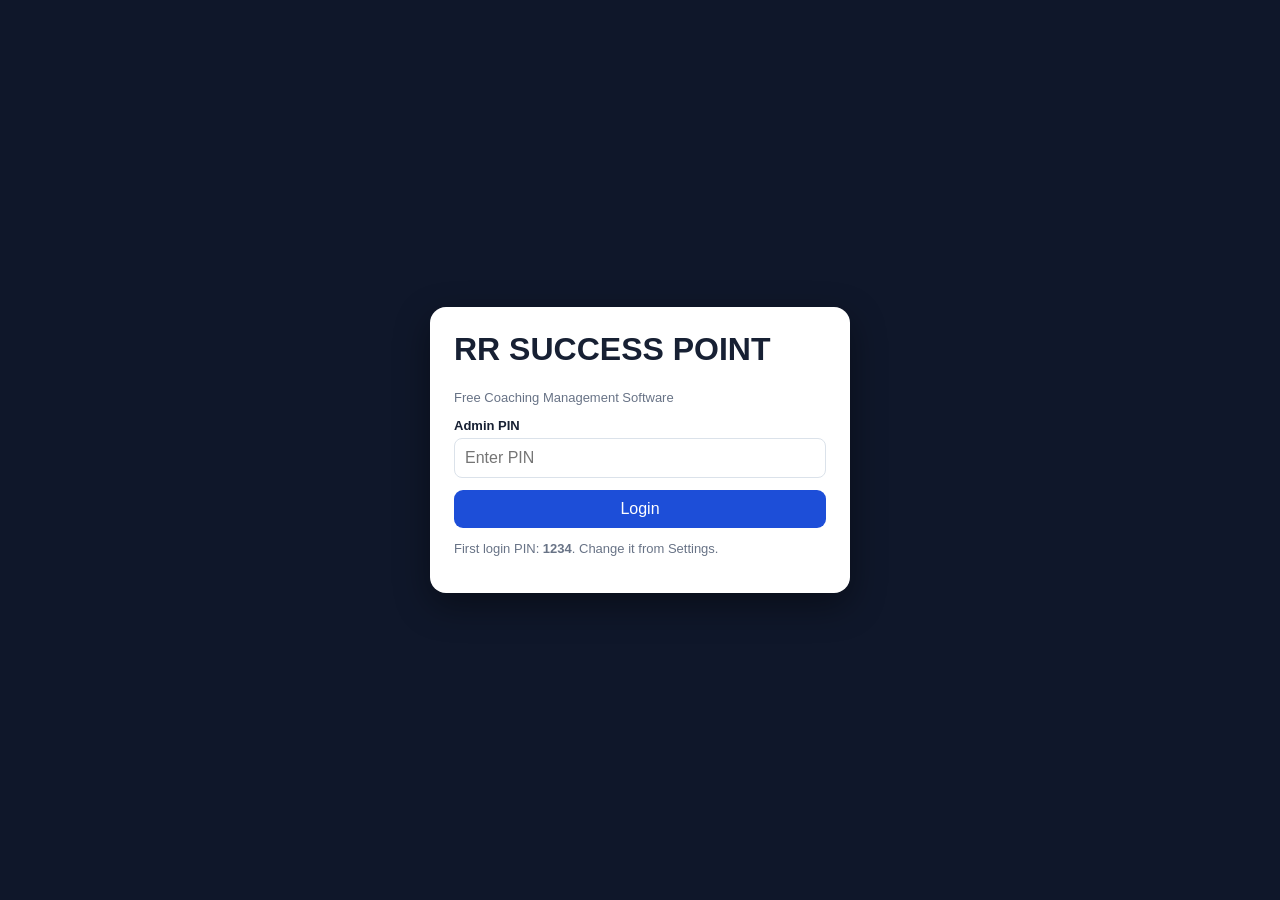
==== commit 56822ac1: "Add files via upload" ====
--- a/index.html
+++ b/index.html
@@ -17,7 +17,7 @@
 .tablewrap{overflow:auto;background:#fff;border:1px solid var(--border);border-radius:12px}table{border-collapse:collapse;width:100%;min-width:800px}th,td{padding:9px;border-bottom:1px solid var(--border);text-align:left;font-size:13px}th{background:#eef4ff;position:sticky;top:0}
 .badge{display:inline-block;padding:4px 8px;border-radius:99px;font-size:11px;background:#e2e8f0}.paid{background:#dcfce7;color:#166534}.due{background:#fee2e2;color:#991b1b}.pending{background:#fef3c7;color:#92400e}
 .hidden{display:none}.modal{position:fixed;inset:0;background:#0008;display:flex;align-items:center;justify-content:center;padding:16px;z-index:20}.modalbox{background:#fff;border-radius:14px;padding:18px;width:min(800px,100%);max-height:90vh;overflow:auto}
-.login{min-height:100vh;display:flex;align-items:center;justify-content:center;background:#0f172a}.loginbox{width:min(420px,92%);background:#fff;padding:24px;border-radius:16px}.loginbox h1{margin-top:0}
+.login{min-height:100vh;min-height:100dvh;display:flex;align-items:center;justify-content:center;background:#0f172a;padding:20px;position:relative;z-index:100}.loginbox{width:min(420px,100%);background:#fff;padding:24px;border-radius:16px;box-shadow:0 12px 35px #0006}.loginbox h1{margin-top:0}.loginbox input{display:block;position:relative;z-index:101}.loginbox button{display:block;position:relative;z-index:101}
 .toast{position:fixed;right:15px;bottom:15px;background:#111827;color:#fff;padding:12px 16px;border-radius:10px;z-index:50}
 @media(max-width:900px){aside{width:62px;padding:7px}aside button{font-size:0;text-align:center}aside button::first-letter{font-size:20px}.grid{grid-template-columns:repeat(2,1fr)}.formgrid{grid-template-columns:1fr}main{padding:12px}.card{padding:12px}}
 @media(max-width:520px){.grid{grid-template-columns:1fr}.toolbar input,.toolbar select{width:100%}}
@@ -28,7 +28,7 @@
   <div class="loginbox">
     <h1>RR SUCCESS POINT</h1>
     <p class="muted">Free Coaching Management Software</p>
-    <label>Admin PIN</label><input id="pin" type="password" placeholder="Default: 1234">
+    <label for="pin">Admin PIN</label><input id="pin" type="text" inputmode="numeric" pattern="[0-9]*" autocomplete="off" autocapitalize="off" spellcheck="false" maxlength="20" placeholder="Enter PIN">
     <button style="width:100%;margin-top:12px" onclick="login()">Login</button>
     <p class="muted">First login PIN: <b>1234</b>. Change it from Settings.</p>
   </div>
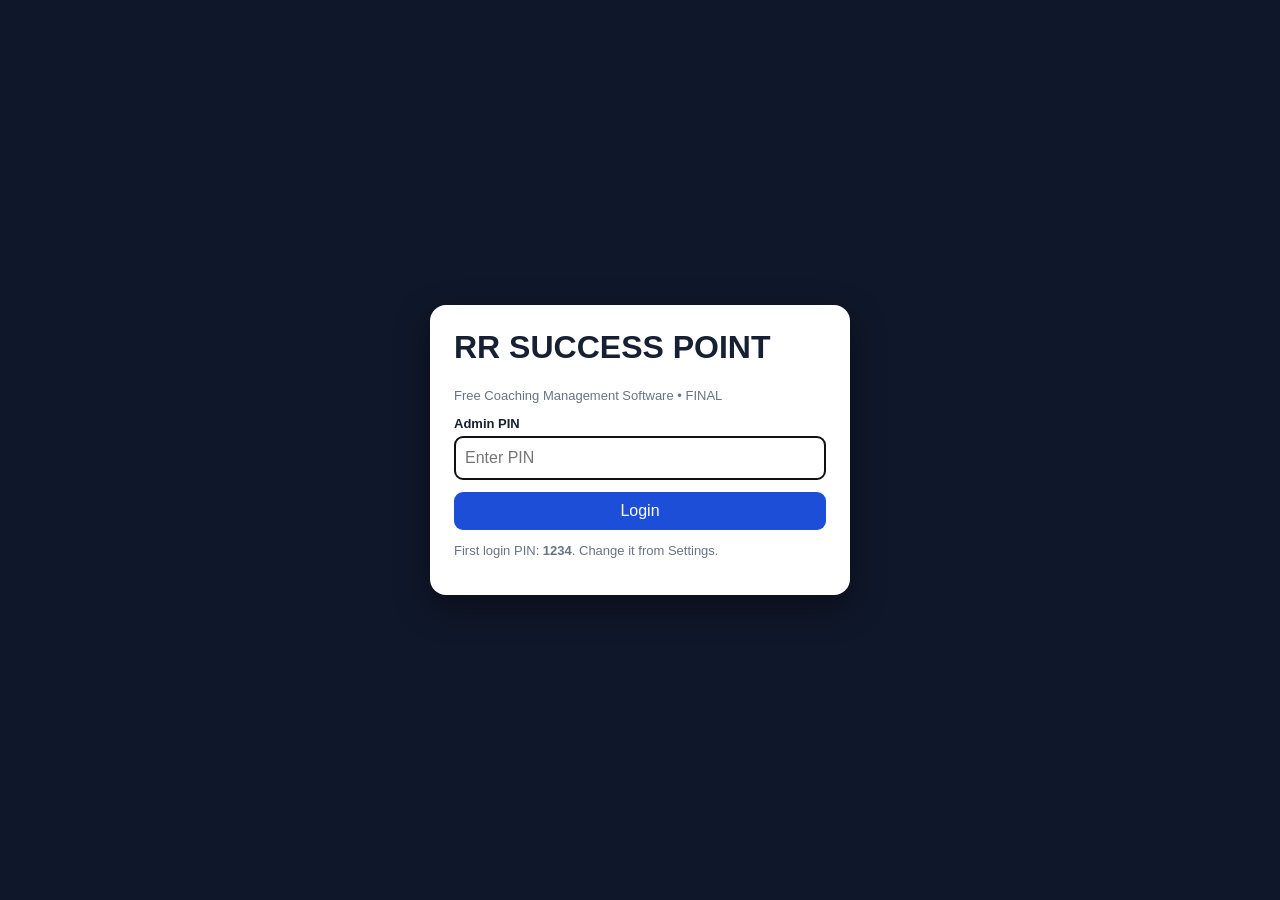
==== commit 7fa2850b: "Add files via upload" ====
--- a/index.html
+++ b/index.html
@@ -16,8 +16,8 @@
 .formgrid{display:grid;grid-template-columns:repeat(3,1fr);gap:10px}.formgrid .full{grid-column:1/-1}
 .tablewrap{overflow:auto;background:#fff;border:1px solid var(--border);border-radius:12px}table{border-collapse:collapse;width:100%;min-width:800px}th,td{padding:9px;border-bottom:1px solid var(--border);text-align:left;font-size:13px}th{background:#eef4ff;position:sticky;top:0}
 .badge{display:inline-block;padding:4px 8px;border-radius:99px;font-size:11px;background:#e2e8f0}.paid{background:#dcfce7;color:#166534}.due{background:#fee2e2;color:#991b1b}.pending{background:#fef3c7;color:#92400e}
-.hidden{display:none}.modal{position:fixed;inset:0;background:#0008;display:flex;align-items:center;justify-content:center;padding:16px;z-index:20}.modalbox{background:#fff;border-radius:14px;padding:18px;width:min(800px,100%);max-height:90vh;overflow:auto}
-.login{min-height:100vh;min-height:100dvh;display:flex;align-items:center;justify-content:center;background:#0f172a;padding:20px;position:relative;z-index:100}.loginbox{width:min(420px,100%);background:#fff;padding:24px;border-radius:16px;box-shadow:0 12px 35px #0006}.loginbox h1{margin-top:0}.loginbox input{display:block;position:relative;z-index:101}.loginbox button{display:block;position:relative;z-index:101}
+.hidden{display:none !important}.modal{position:fixed;inset:0;background:#0008;display:flex;align-items:center;justify-content:center;padding:16px;z-index:20}.modalbox{background:#fff;border-radius:14px;padding:18px;width:min(800px,100%);max-height:90vh;overflow:auto}
+.login.hidden{display:none !important}.login{min-height:100vh;min-height:100dvh;display:flex;align-items:center;justify-content:center;background:#0f172a;padding:20px;position:fixed;inset:0;z-index:9998;overflow:auto}.loginbox{width:min(420px,100%);background:#fff;padding:24px;border-radius:16px;box-shadow:0 12px 35px #0006;position:relative;z-index:9999}.loginbox h1{margin-top:0}.loginbox input{display:block;position:relative;z-index:101}.loginbox button{display:block;position:relative;z-index:101}
 .toast{position:fixed;right:15px;bottom:15px;background:#111827;color:#fff;padding:12px 16px;border-radius:10px;z-index:50}
 @media(max-width:900px){aside{width:62px;padding:7px}aside button{font-size:0;text-align:center}aside button::first-letter{font-size:20px}.grid{grid-template-columns:repeat(2,1fr)}.formgrid{grid-template-columns:1fr}main{padding:12px}.card{padding:12px}}
 @media(max-width:520px){.grid{grid-template-columns:1fr}.toolbar input,.toolbar select{width:100%}}
@@ -27,9 +27,9 @@
 <div id="login" class="login">
   <div class="loginbox">
     <h1>RR SUCCESS POINT</h1>
-    <p class="muted">Free Coaching Management Software</p>
-    <label for="pin">Admin PIN</label><input id="pin" type="text" inputmode="numeric" pattern="[0-9]*" autocomplete="off" autocapitalize="off" spellcheck="false" maxlength="20" placeholder="Enter PIN">
-    <button style="width:100%;margin-top:12px" onclick="login()">Login</button>
+    <p class="muted">Free Coaching Management Software • FINAL</p>
+    <label for="pin">Admin PIN</label><input id="pin" type="password" inputmode="numeric" pattern="[0-9]*" autocomplete="new-password" autocorrect="off" autocapitalize="off" spellcheck="false" maxlength="20" placeholder="Enter PIN" style="display:block !important; width:100% !important; height:44px !important; min-height:44px !important; opacity:1 !important; visibility:visible !important; position:relative !important; z-index:9999 !important;">
+    <button id="loginBtn" type="button" style="width:100%;margin-top:12px;position:relative;z-index:10000">Login</button>
     <p class="muted">First login PIN: <b>1234</b>. Change it from Settings.</p>
   </div>
 </div>
@@ -55,14 +55,15 @@
 <div id="toast" class="toast hidden"></div>
 
 <script>
-const KEY='rrsp_free_v1';
+const KEY='rrsp_final_v3';
 let db=JSON.parse(localStorage.getItem(KEY)||'null')||{
  settings:{pin:'1234',name:'RR SUCCESS POINT',address:'Rajkiye Inter College Road near Royal Hariteg Neoria Colony'},
  students:[],applications:[],fees:[],attendance:[],tests:[]
 };
 function save(){localStorage.setItem(KEY,JSON.stringify(db));}
 function toast(t){let x=document.getElementById('toast');x.textContent=t;x.classList.remove('hidden');setTimeout(()=>x.classList.add('hidden'),1800)}
-function login(){if(document.getElementById('pin').value===db.settings.pin){sessionStorage.setItem('rrlogin','1');document.getElementById('login').classList.add('hidden');document.getElementById('app').classList.remove('hidden');showPage('dashboard')}else toast('Wrong PIN')}
+function login(){const p=(document.getElementById('pin')?.value||'').trim(); const saved=(db.settings&&db.settings.pin)||'1234'; if(p==='1234' || p===saved){ if(!db.settings) db.settings={}; db.settings.pin=p; save(); sessionStorage.setItem('rrlogin','1'); document.getElementById('login').classList.add('hidden'); document.getElementById('app').classList.remove('hidden'); showPage('dashboard'); toast('Login successful'); } else { toast('Wrong PIN — use 1234'); document.getElementById('pin')?.focus(); }}
+document.addEventListener('DOMContentLoaded',()=>{const p=document.getElementById('pin'); const b=document.getElementById('loginBtn'); if(p){p.addEventListener('keydown',e=>{if(e.key==='Enter'){e.preventDefault();login();}}); setTimeout(()=>p.focus(),300);} if(b){b.addEventListener('click',e=>{e.preventDefault();login();});}});
 function logout(){sessionStorage.removeItem('rrlogin');location.reload()}
 if(sessionStorage.getItem('rrlogin')==='1'){document.getElementById('login').classList.add('hidden');document.getElementById('app').classList.remove('hidden')}
 function uid(prefix){return prefix+Date.now().toString().slice(-7)}
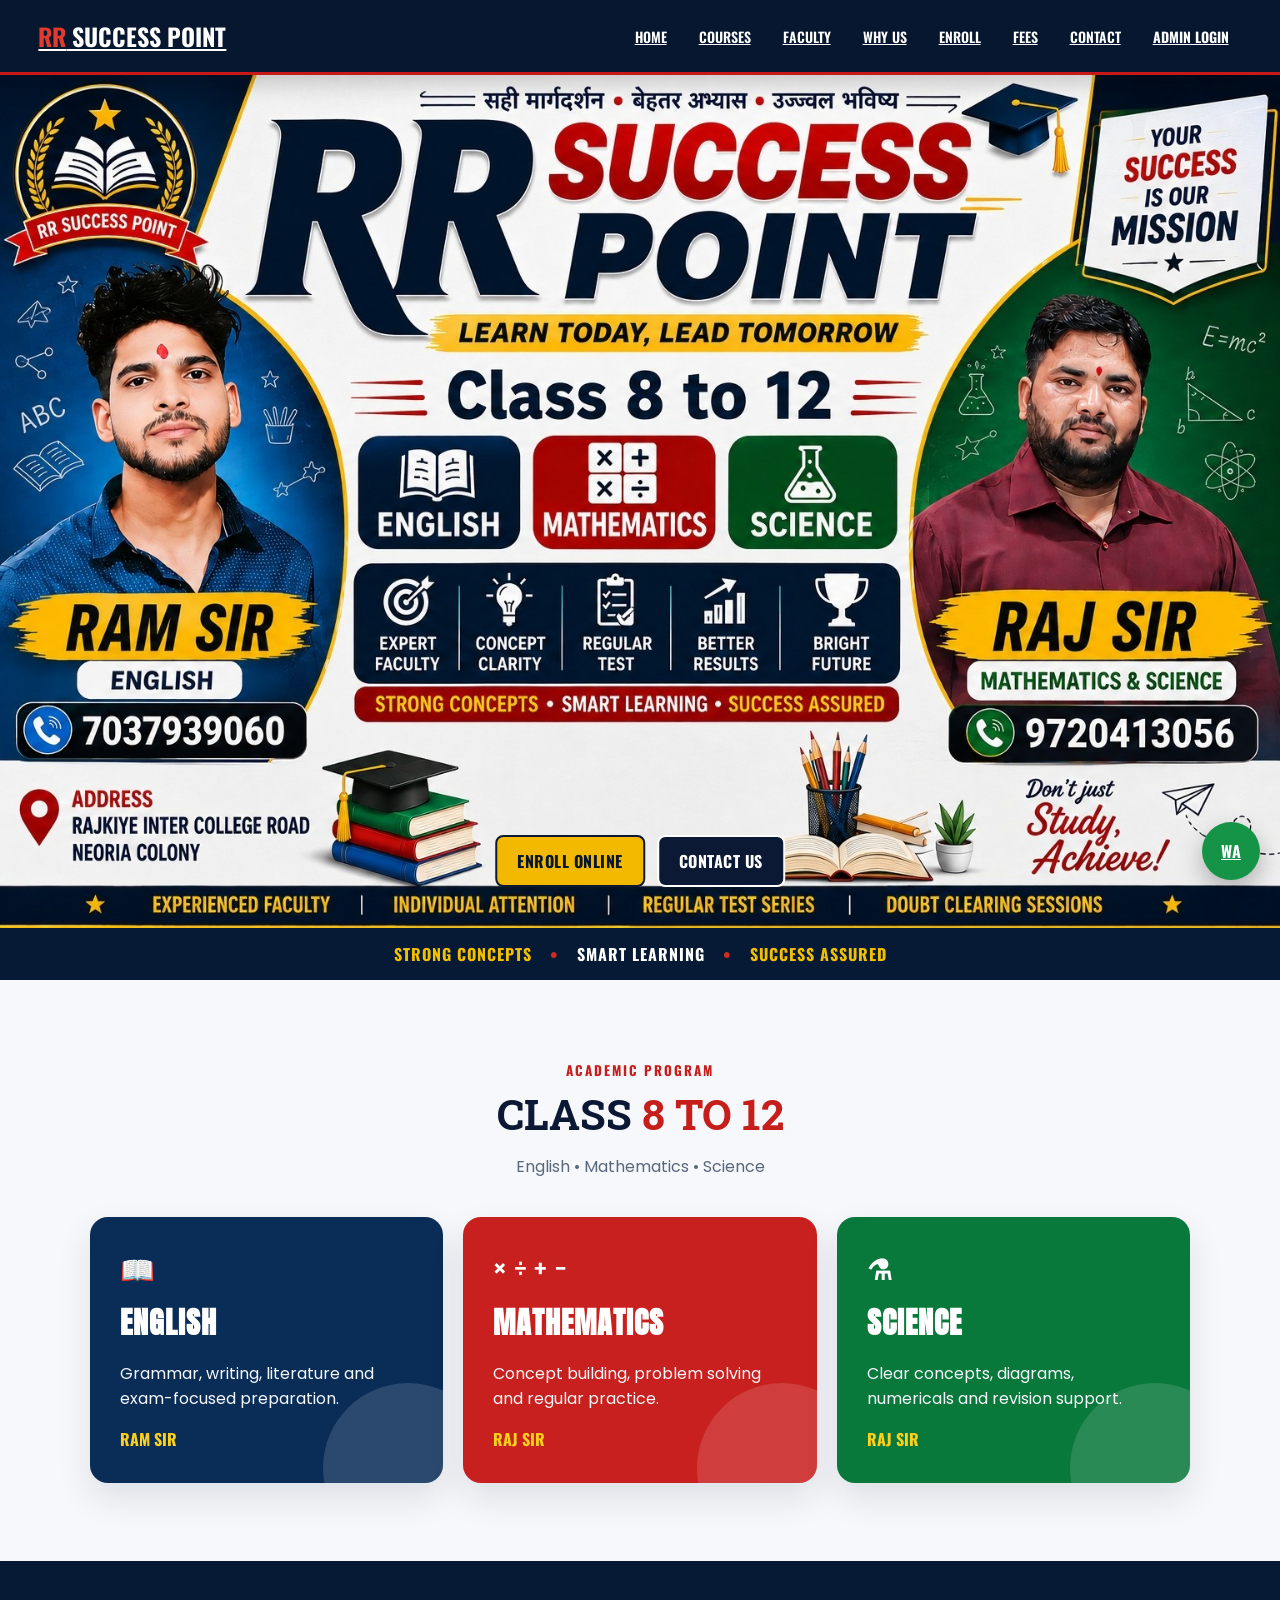
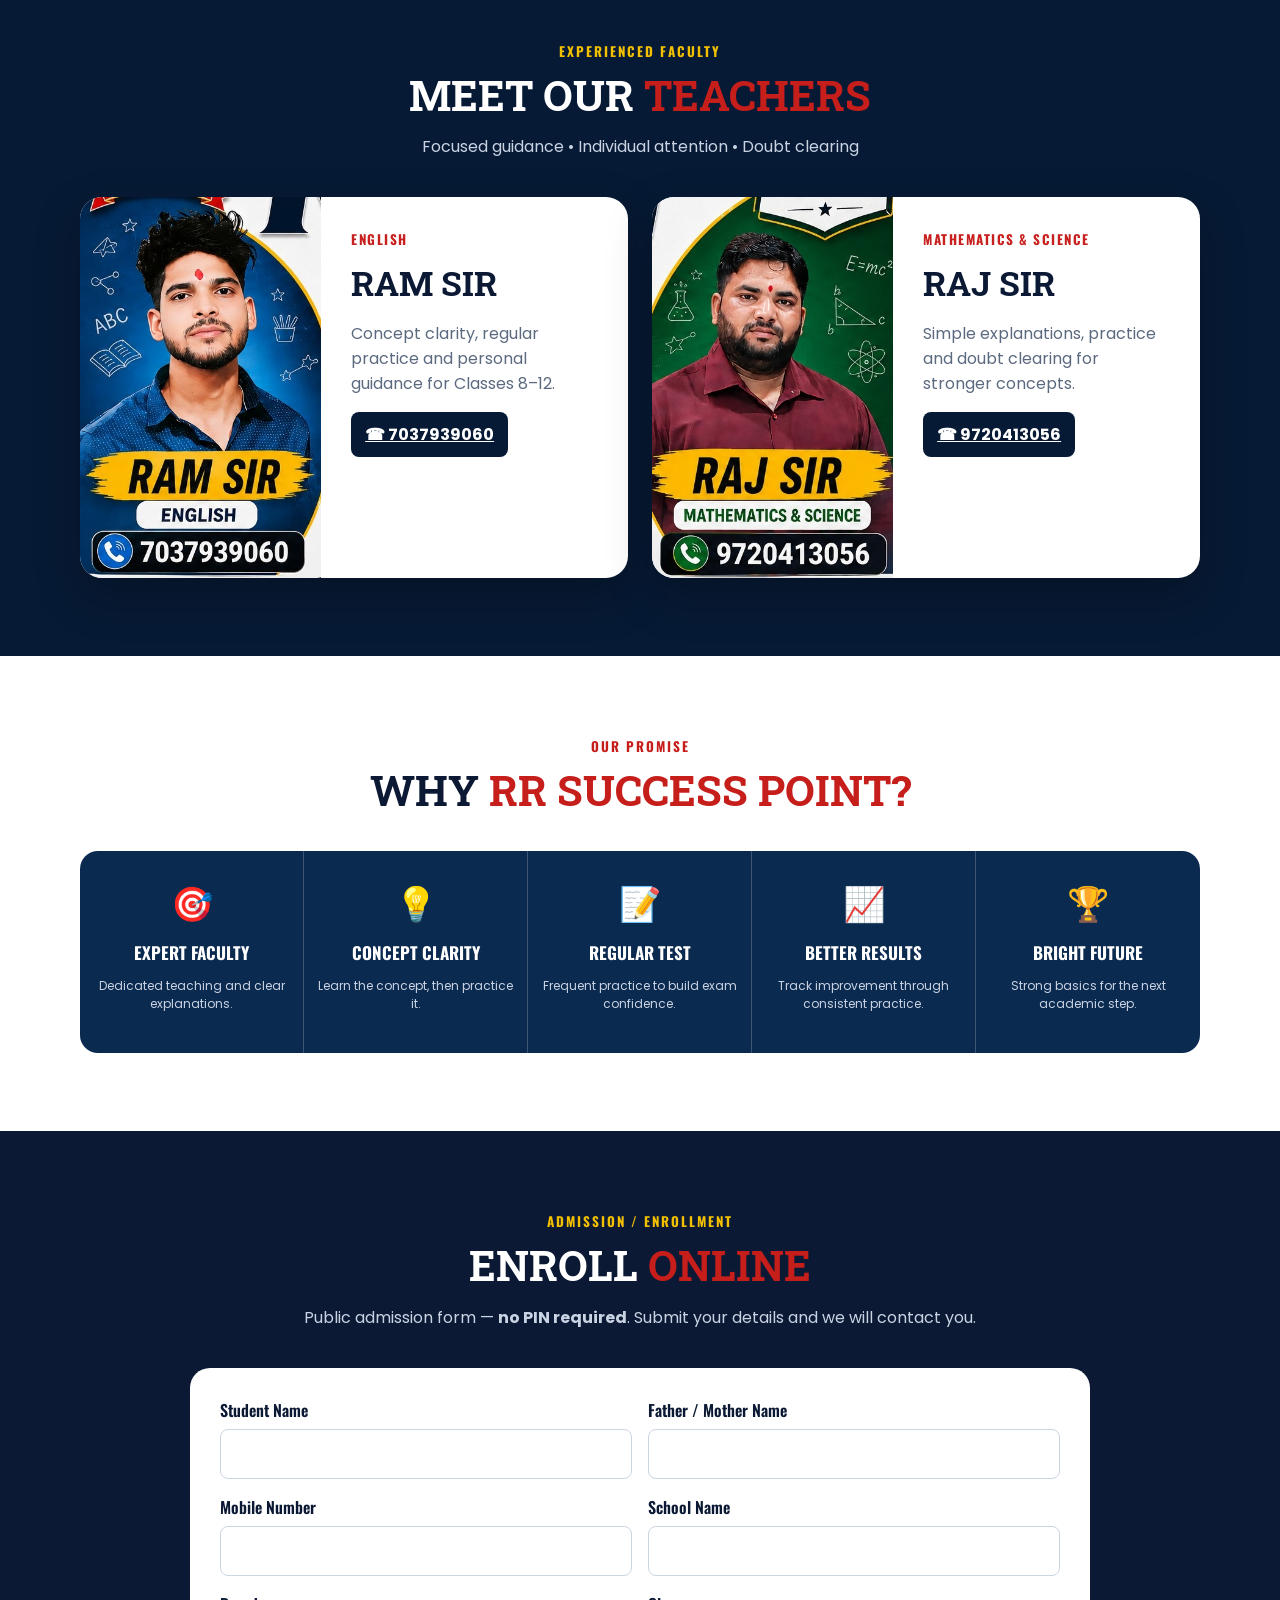
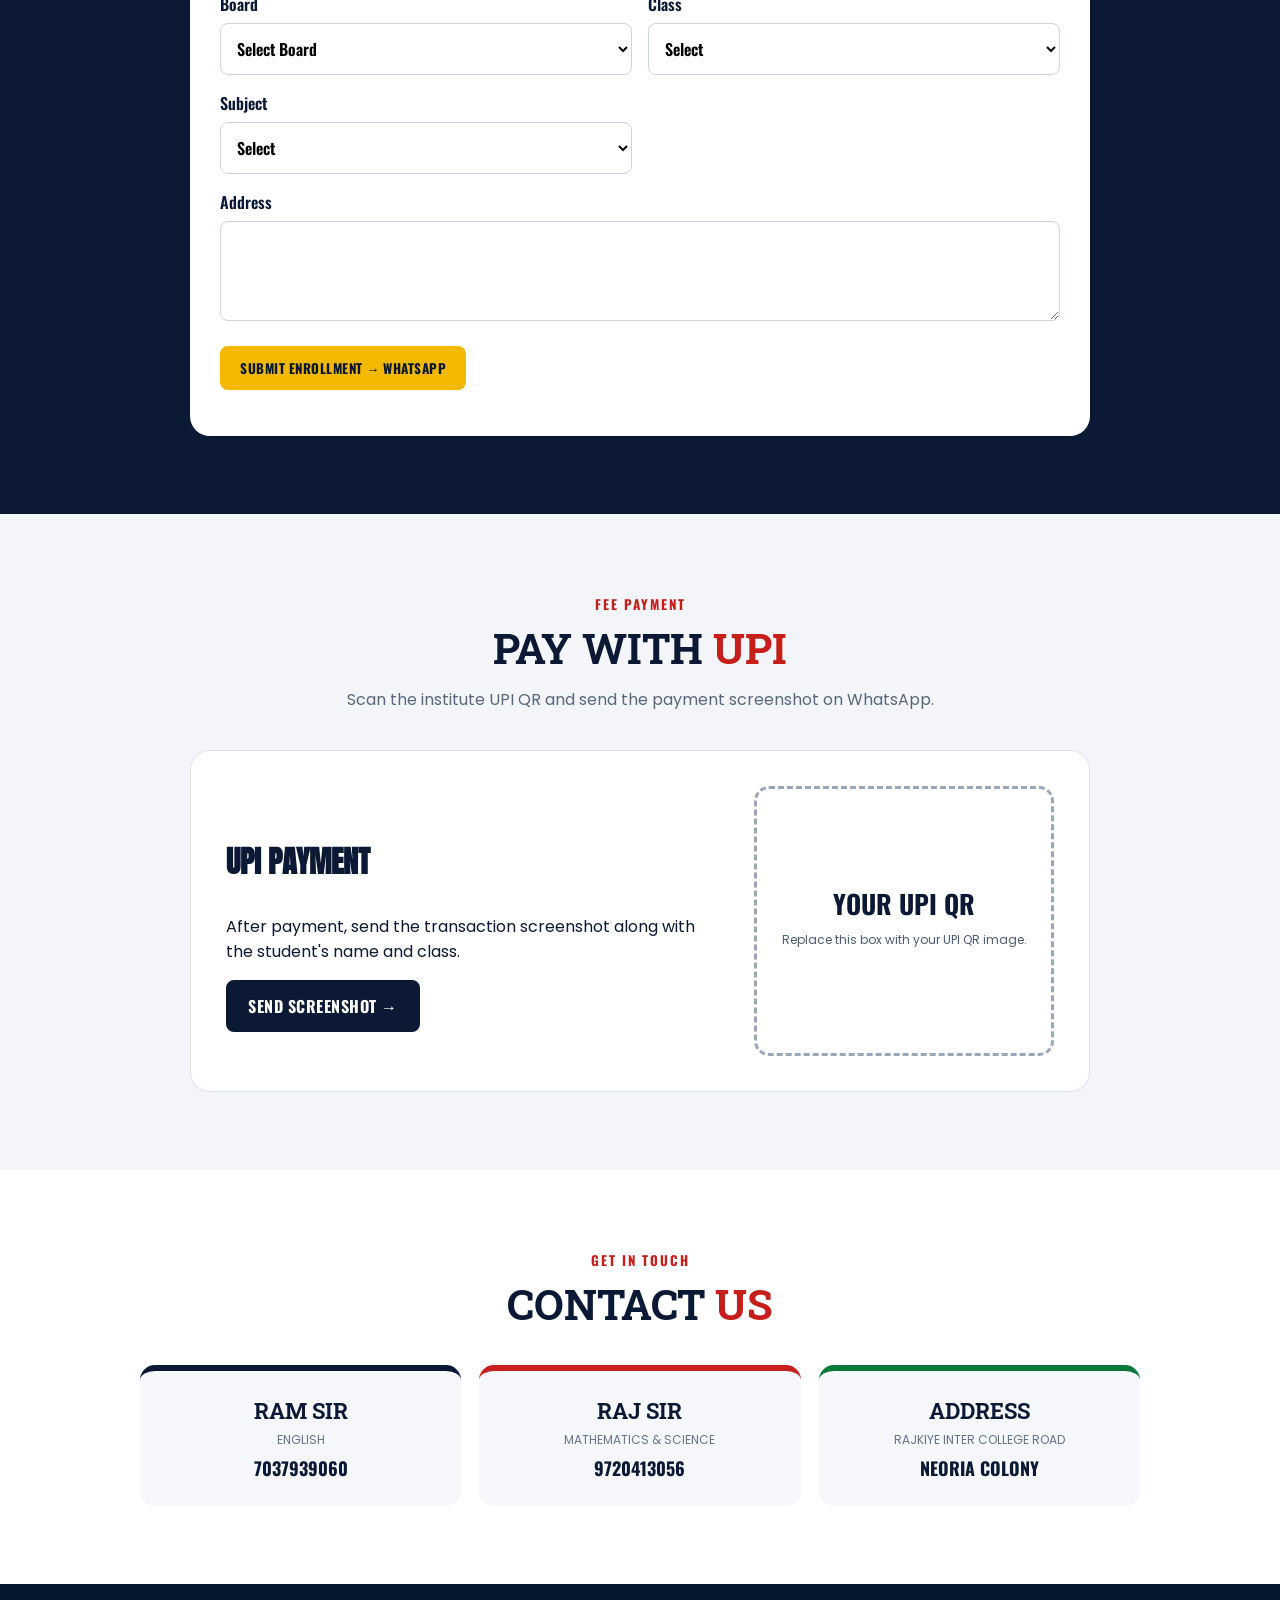
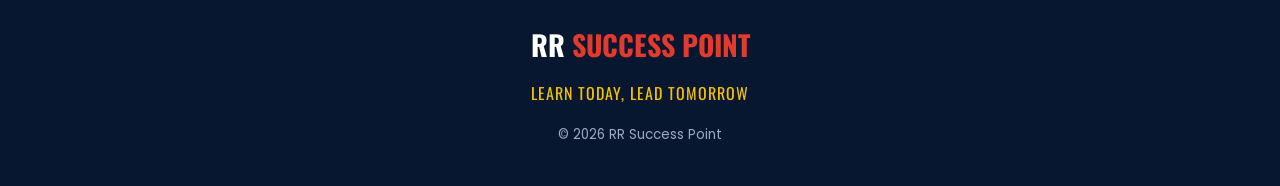
==== commit a101b3d6: "Add files via upload" ====
--- a/index.html
+++ b/index.html
@@ -2,200 +2,179 @@
 <html lang="en">
 <head>
 <meta charset="UTF-8">
-<meta name="viewport" content="width=device-width,initial-scale=1">
-<title>RR SUCCESS POINT - Coaching Management</title>
-<style>
-:root{--bg:#f4f7fb;--card:#fff;--text:#172033;--muted:#687386;--primary:#1d4ed8;--danger:#dc2626;--ok:#15803d;--border:#dbe2ea}
-*{box-sizing:border-box}body{margin:0;font-family:Arial,sans-serif;background:var(--bg);color:var(--text)}
-button,input,select,textarea{font:inherit}button{cursor:pointer;border:0;border-radius:9px;padding:10px 14px;background:var(--primary);color:#fff}.secondary{background:#64748b}.danger{background:var(--danger)}.ok{background:var(--ok)}
-header{background:#0f172a;color:#fff;padding:14px 16px;display:flex;align-items:center;justify-content:space-between;position:sticky;top:0;z-index:5}
-header h1{font-size:18px;margin:0}.wrap{display:flex;min-height:calc(100vh - 58px)}aside{width:230px;background:#111827;color:#fff;padding:12px;flex-shrink:0}aside button{width:100%;text-align:left;margin:4px 0;background:transparent}aside button.active,aside button:hover{background:#1e3a8a}
-main{padding:18px;width:100%;max-width:1400px;margin:auto}.grid{display:grid;grid-template-columns:repeat(4,1fr);gap:14px}.card{background:var(--card);border:1px solid var(--border);border-radius:14px;padding:16px;box-shadow:0 2px 8px #00000008}.metric{font-size:26px;font-weight:bold;margin-top:7px}.muted{color:var(--muted);font-size:13px}
-h2{margin-top:0}.toolbar{display:flex;gap:8px;flex-wrap:wrap;margin-bottom:14px}.toolbar input,.toolbar select{min-width:180px}
-input,select,textarea{width:100%;padding:10px;border:1px solid var(--border);border-radius:8px;background:#fff;color:#111827}label{font-size:13px;font-weight:bold;display:block;margin:8px 0 5px}
-.formgrid{display:grid;grid-template-columns:repeat(3,1fr);gap:10px}.formgrid .full{grid-column:1/-1}
-.tablewrap{overflow:auto;background:#fff;border:1px solid var(--border);border-radius:12px}table{border-collapse:collapse;width:100%;min-width:800px}th,td{padding:9px;border-bottom:1px solid var(--border);text-align:left;font-size:13px}th{background:#eef4ff;position:sticky;top:0}
-.badge{display:inline-block;padding:4px 8px;border-radius:99px;font-size:11px;background:#e2e8f0}.paid{background:#dcfce7;color:#166534}.due{background:#fee2e2;color:#991b1b}.pending{background:#fef3c7;color:#92400e}
-.hidden{display:none !important}.modal{position:fixed;inset:0;background:#0008;display:flex;align-items:center;justify-content:center;padding:16px;z-index:20}.modalbox{background:#fff;border-radius:14px;padding:18px;width:min(800px,100%);max-height:90vh;overflow:auto}
-.login.hidden{display:none !important}.login{min-height:100vh;min-height:100dvh;display:flex;align-items:center;justify-content:center;background:#0f172a;padding:20px;position:fixed;inset:0;z-index:9998;overflow:auto}.loginbox{width:min(420px,100%);background:#fff;padding:24px;border-radius:16px;box-shadow:0 12px 35px #0006;position:relative;z-index:9999}.loginbox h1{margin-top:0}.loginbox input{display:block;position:relative;z-index:101}.loginbox button{display:block;position:relative;z-index:101}
-.toast{position:fixed;right:15px;bottom:15px;background:#111827;color:#fff;padding:12px 16px;border-radius:10px;z-index:50}
-@media(max-width:900px){aside{width:62px;padding:7px}aside button{font-size:0;text-align:center}aside button::first-letter{font-size:20px}.grid{grid-template-columns:repeat(2,1fr)}.formgrid{grid-template-columns:1fr}main{padding:12px}.card{padding:12px}}
-@media(max-width:520px){.grid{grid-template-columns:1fr}.toolbar input,.toolbar select{width:100%}}
-</style>
+<meta name="viewport" content="width=device-width, initial-scale=1.0">
+<meta name="description" content="RR Success Point - Classes 8 to 12. English by Ram Sir, Mathematics & Science by Raj Sir.">
+<title>RR Success Point | Classes 8 to 12</title>
+<link rel="icon" href="assets/favicon.svg">
+<link rel="preconnect" href="https://fonts.googleapis.com">
+<link rel="preconnect" href="https://fonts.gstatic.com" crossorigin>
+<link href="https://fonts.googleapis.com/css2?family=Anton&family=Oswald:wght@400;500;600;700&family=Poppins:wght@400;500;600;700;800&family=Roboto+Slab:wght@700;800;900&display=swap" rel="stylesheet">
+<link rel="stylesheet" href="style.css">
+<style>.admin-link{font-weight:800}.public-note{margin-top:10px;font-size:13px}.success-msg{margin-top:10px;font-weight:700}</style>
 </head>
 <body>
-<div id="login" class="login">
-  <div class="loginbox">
-    <h1>RR SUCCESS POINT</h1>
-    <p class="muted">Free Coaching Management Software • FINAL</p>
-    <label for="pin">Admin PIN</label><input id="pin" type="password" inputmode="numeric" pattern="[0-9]*" autocomplete="new-password" autocorrect="off" autocapitalize="off" spellcheck="false" maxlength="20" placeholder="Enter PIN" style="display:block !important; width:100% !important; height:44px !important; min-height:44px !important; opacity:1 !important; visibility:visible !important; position:relative !important; z-index:9999 !important;">
-    <button id="loginBtn" type="button" style="width:100%;margin-top:12px;position:relative;z-index:10000">Login</button>
-    <p class="muted">First login PIN: <b>1234</b>. Change it from Settings.</p>
+
+<header class="site-header">
+  <div class="nav-shell">
+    <a href="#home" class="brand"><span>RR</span> SUCCESS POINT</a>
+    <button class="menu-toggle" id="menuToggle" aria-label="Menu">☰</button>
+    <nav id="nav">
+      <a href="#home">HOME</a>
+      <a href="#courses">COURSES</a>
+      <a href="#faculty">FACULTY</a>
+      <a href="#why">WHY US</a>
+      <a href="#enroll">ENROLL</a>
+      <a href="#fees">FEES</a>
+      <a href="#contact">CONTACT</a>
+      <a href="admin.html" class="admin-link">ADMIN LOGIN</a>
+    </nav>
   </div>
-</div>
+</header>
 
-<div id="app" class="hidden">
-<header><h1>RR SUCCESS POINT</h1><button class="secondary" onclick="logout()">Logout</button></header>
-<div class="wrap">
-<aside>
-<button data-page="dashboard" onclick="showPage('dashboard')">🏠 Dashboard</button>
-<button data-page="students" onclick="showPage('students')">👨‍🎓 Students</button>
-<button data-page="applications" onclick="showPage('applications')">📝 Applications</button>
-<button data-page="fees" onclick="showPage('fees')">💰 Fees</button>
-<button data-page="attendance" onclick="showPage('attendance')">📅 Attendance</button>
-<button data-page="tests" onclick="showPage('tests')">📊 Tests/Marks</button>
-<button data-page="reports" onclick="showPage('reports')">📈 Reports</button>
-<button data-page="assistant" onclick="showPage('assistant')">🤖 Assistant</button>
-<button data-page="backup" onclick="showPage('backup')">💾 Backup</button>
-<button data-page="settings" onclick="showPage('settings')">⚙️ Settings</button>
-</aside>
-<main id="main"></main>
-</div></div>
-<div id="modal" class="modal hidden"><div class="modalbox" id="modalbox"></div></div>
-<div id="toast" class="toast hidden"></div>
+<main>
+<section id="home" class="hero">
+  <div class="hero-banner-wrap">
+    <img class="hero-banner" src="assets/rr-success-point-banner.jpg" alt="RR Success Point coaching banner">
+    <div class="hero-actions">
+      <a href="#enroll" class="action-btn primary">ENROLL ONLINE</a>
+      <a href="#contact" class="action-btn secondary">CONTACT US</a>
+    </div>
+  </div>
+</section>
 
+<section class="brand-strip">
+  <div>STRONG CONCEPTS</div><span>•</span>
+  <div>SMART LEARNING</div><span>•</span>
+  <div>SUCCESS ASSURED</div>
+</section>
+
+<section id="courses" class="section">
+  <div class="section-title">
+    <small>ACADEMIC PROGRAM</small>
+    <h2>CLASS <em>8 TO 12</em></h2>
+    <p>English • Mathematics • Science</p>
+  </div>
+  <div class="course-grid">
+    <article class="course english"><div class="course-icon">📖</div><h3>ENGLISH</h3><p>Grammar, writing, literature and exam-focused preparation.</p><b>RAM SIR</b></article>
+    <article class="course maths"><div class="course-icon">× ÷ + −</div><h3>MATHEMATICS</h3><p>Concept building, problem solving and regular practice.</p><b>RAJ SIR</b></article>
+    <article class="course science"><div class="course-icon">⚗</div><h3>SCIENCE</h3><p>Clear concepts, diagrams, numericals and revision support.</p><b>RAJ SIR</b></article>
+  </div>
+</section>
+
+<section id="faculty" class="section faculty-section">
+  <div class="section-title light-title">
+    <small>EXPERIENCED FACULTY</small>
+    <h2>MEET OUR <em>TEACHERS</em></h2>
+    <p>Focused guidance • Individual attention • Doubt clearing</p>
+  </div>
+  <div class="faculty-grid">
+    <article class="faculty-card blue-card">
+      <div class="faculty-image"><img src="assets/ram-banner-cutout.jpg" alt="Ram Sir"></div>
+      <div class="faculty-body">
+        <small>ENGLISH</small><h3>RAM SIR</h3>
+        <p>Concept clarity, regular practice and personal guidance for Classes 8–12.</p>
+        <a href="tel:7037939060" class="phone">☎ 7037939060</a>
+      </div>
+    </article>
+    <article class="faculty-card green-card">
+      <div class="faculty-image"><img src="assets/raj-banner-cutout.jpg" alt="Raj Sir"></div>
+      <div class="faculty-body">
+        <small>MATHEMATICS & SCIENCE</small><h3>RAJ SIR</h3>
+        <p>Simple explanations, practice and doubt clearing for stronger concepts.</p>
+        <a href="tel:9720413056" class="phone">☎ 9720413056</a>
+      </div>
+    </article>
+  </div>
+</section>
+
+<section id="why" class="section why-section">
+  <div class="section-title">
+    <small>OUR PROMISE</small>
+    <h2>WHY <em>RR SUCCESS POINT?</em></h2>
+  </div>
+  <div class="feature-grid">
+    <div><span>🎯</span><h3>EXPERT FACULTY</h3><p>Dedicated teaching and clear explanations.</p></div>
+    <div><span>💡</span><h3>CONCEPT CLARITY</h3><p>Learn the concept, then practice it.</p></div>
+    <div><span>📝</span><h3>REGULAR TEST</h3><p>Frequent practice to build exam confidence.</p></div>
+    <div><span>📈</span><h3>BETTER RESULTS</h3><p>Track improvement through consistent practice.</p></div>
+    <div><span>🏆</span><h3>BRIGHT FUTURE</h3><p>Strong basics for the next academic step.</p></div>
+  </div>
+</section>
+
+<section id="enroll" class="section enroll-section">
+  <div class="section-title light-title">
+    <small>ADMISSION / ENROLLMENT</small>
+    <h2>ENROLL <em>ONLINE</em></h2>
+    <p>Public admission form — <b>no PIN required</b>. Submit your details and we will contact you.</p>
+  </div>
+  <form id="enrollForm" class="enroll-form">
+    <div class="form-grid">
+      <label>Student Name<input id="studentName" required></label>
+      <label>Father / Mother Name<input id="parentName" required></label>
+      <label>Mobile Number<input id="studentPhone" inputmode="numeric" required></label>
+      <label>School Name<input id="schoolName"></label>
+      <label>Board<select id="boardName" required><option value="">Select Board</option><option>UP Board</option><option>CBSE Board</option></select></label>
+      <label>Class<select id="className" required><option value="">Select</option><option>Class 8</option><option>Class 9</option><option>Class 10</option><option>Class 11</option><option>Class 12</option></select></label>
+      <label>Subject<select id="subject" required><option value="">Select</option><option>English</option><option>Mathematics</option><option>Science</option><option>English + Mathematics</option><option>English + Mathematics + Science</option></select></label>
+      <label class="full">Address<textarea id="address"></textarea></label>
+    </div>
+    <button class="action-btn primary" type="submit">SUBMIT ENROLLMENT → WHATSAPP</button>
+    <p id="formMessage"></p>
+  </form>
+</section>
+
+<section id="fees" class="section fees-section">
+  <div class="section-title">
+    <small>FEE PAYMENT</small>
+    <h2>PAY WITH <em>UPI</em></h2>
+    <p>Scan the institute UPI QR and send the payment screenshot on WhatsApp.</p>
+  </div>
+  <div class="fees-box">
+    <div>
+      <h3>UPI PAYMENT</h3>
+      <p>After payment, send the transaction screenshot along with the student's name and class.</p>
+      <a class="action-btn secondary dark" target="_blank" rel="noopener" href="https://wa.me/917037939060?text=Hello%20RR%20Success%20Point%2C%20I%20have%20made%20my%20fee%20payment.">SEND SCREENSHOT →</a>
+    </div>
+    <div class="qr-placeholder">
+      <strong>YOUR UPI QR</strong>
+      <span>Replace this box with your UPI QR image.</span>
+    </div>
+  </div>
+</section>
+
+<section id="contact" class="section contact-section">
+  <div class="section-title">
+    <small>GET IN TOUCH</small>
+    <h2>CONTACT <em>US</em></h2>
+  </div>
+  <div class="contact-grid">
+    <a class="contact-card" href="tel:7037939060"><b>RAM SIR</b><span>ENGLISH</span><strong>7037939060</strong></a>
+    <a class="contact-card" href="tel:9720413056"><b>RAJ SIR</b><span>MATHEMATICS & SCIENCE</span><strong>9720413056</strong></a>
+    <a class="contact-card" target="_blank" rel="noopener" href="https://www.google.com/maps/search/?api=1&query=Rajkiye+Inter+College+Road+Neoria+Colony"><b>ADDRESS</b><span>RAJKIYE INTER COLLEGE ROAD</span><strong>NEORIA COLONY</strong></a>
+  </div>
+</section>
+</main>
+
+<footer>
+  <div class="footer-brand">RR <span>SUCCESS POINT</span></div>
+  <p>LEARN TODAY, LEAD TOMORROW</p>
+  <small>© <span id="year"></span> RR Success Point</small>
+</footer>
+
+<a class="whatsapp" href="https://wa.me/917037939060?text=Hello%20RR%20Success%20Point%2C%20I%20want%20information%20about%20coaching." target="_blank" rel="noopener">WA</a>
+
+<script src="script.js"></script>
 <script>
-const KEY='rrsp_final_v3';
-let db=JSON.parse(localStorage.getItem(KEY)||'null')||{
- settings:{pin:'1234',name:'RR SUCCESS POINT',address:'Rajkiye Inter College Road near Royal Hariteg Neoria Colony'},
- students:[],applications:[],fees:[],attendance:[],tests:[]
-};
-function save(){localStorage.setItem(KEY,JSON.stringify(db));}
-function toast(t){let x=document.getElementById('toast');x.textContent=t;x.classList.remove('hidden');setTimeout(()=>x.classList.add('hidden'),1800)}
-function login(){const p=(document.getElementById('pin')?.value||'').trim(); const saved=(db.settings&&db.settings.pin)||'1234'; if(p==='1234' || p===saved){ if(!db.settings) db.settings={}; db.settings.pin=p; save(); sessionStorage.setItem('rrlogin','1'); document.getElementById('login').classList.add('hidden'); document.getElementById('app').classList.remove('hidden'); showPage('dashboard'); toast('Login successful'); } else { toast('Wrong PIN — use 1234'); document.getElementById('pin')?.focus(); }}
-document.addEventListener('DOMContentLoaded',()=>{const p=document.getElementById('pin'); const b=document.getElementById('loginBtn'); if(p){p.addEventListener('keydown',e=>{if(e.key==='Enter'){e.preventDefault();login();}}); setTimeout(()=>p.focus(),300);} if(b){b.addEventListener('click',e=>{e.preventDefault();login();});}});
-function logout(){sessionStorage.removeItem('rrlogin');location.reload()}
-if(sessionStorage.getItem('rrlogin')==='1'){document.getElementById('login').classList.add('hidden');document.getElementById('app').classList.remove('hidden')}
-function uid(prefix){return prefix+Date.now().toString().slice(-7)}
-function fee(board,subjects){
- let n=subjects.split('|').filter(Boolean).length;
- if(board==='UP Board') return n===1?500:n===2?1000:n===3?1500:0;
- if(board==='CBSE Board') return n===1?700:n===2?1400:n===3?2100:0;
- return 0;
-}
-function subjectsValue(arr){return arr.join('|')}
-function subjectText(v){return (v||'').split('|').filter(Boolean).join(', ')}
-function subjectSelect(id='',v=[]){
- return `<label>Subjects</label><select id="${id}" multiple size="5">
-<option value="English" ${v.includes('English')?'selected':''}>English</option>
-<option value="Mathematics" ${v.includes('Mathematics')?'selected':''}>Mathematics</option>
-<option value="Science" ${v.includes('Science')?'selected':''}>Science</option></select><small class="muted">Mobile par multiple select ke liye options ko tap karke select karein.</small>`;
-}
-function getSelected(id){return [...document.getElementById(id).selectedOptions].map(o=>o.value)}
-function showPage(p){
- document.querySelectorAll('aside button').forEach(b=>b.classList.toggle('active',b.dataset.page===p));
- const m=document.getElementById('main');
- if(p==='dashboard')return dashboard(m);
- if(p==='students')return studentsPage(m);
- if(p==='applications')return applicationsPage(m);
- if(p==='fees')return feesPage(m);
- if(p==='attendance')return attendancePage(m);
- if(p==='tests')return testsPage(m);
- if(p==='reports')return reportsPage(m);
- if(p==='assistant')return assistantPage(m);
- if(p==='backup')return backupPage(m);
- if(p==='settings')return settingsPage(m);
-}
-function dashboard(m){
- let active=db.students.filter(s=>s.status==='Active').length;
- let up=db.students.filter(s=>s.board==='UP Board'&&s.status==='Active').length;
- let cb=db.students.filter(s=>s.board==='CBSE Board'&&s.status==='Active').length;
- let collected=db.fees.reduce((a,f)=>a+Number(f.paid||0),0);
- let due=db.fees.reduce((a,f)=>a+Math.max(Number(f.monthly||0)-Number(f.paid||0),0),0);
- let pending=db.applications.filter(a=>a.status==='Pending').length;
- let cards=[['Active Students',active],['UP Board',up],['CBSE Board',cb],['Fee Collected','₹'+collected],['Total Due','₹'+due],['Pending Applications',pending]];
- m.innerHTML=`<h2>Dashboard</h2><div class="grid">${cards.map(c=>`<div class="card"><div class="muted">${c[0]}</div><div class="metric">${c[1]}</div></div>`).join('')}</div>
- <br><div class="card"><h3>Class-wise Students</h3><div class="grid">${[8,9,10,11,12].map(c=>`<div><b>Class ${c}</b><div class="metric">${db.students.filter(s=>Number(s.cls)===c&&s.status==='Active').length}</div></div>`).join('')}</div></div>`;
-}
-function studentForm(s={}){
- let arr=(s.subjects||'').split('|').filter(Boolean);
- openModal(`<h2>${s.id?'Edit':'Add'} Student</h2><div class="formgrid">
-<div><label>Student ID</label><input id="sid" value="${s.id||uid('STU')}" ${s.id?'readonly':''}></div>
-<div><label>Student Name</label><input id="sname" value="${s.name||''}"></div>
-<div><label>Father Name</label><input id="father" value="${s.father||''}"></div>
-<div><label>Mobile</label><input id="mobile" value="${s.mobile||''}" inputmode="numeric"></div>
-<div><label>Class</label><select id="cls">${[8,9,10,11,12].map(x=>`<option ${Number(s.cls)===x?'selected':''}>${x}</option>`).join('')}</select></div>
-<div><label>Board</label><select id="board"><option ${s.board==='UP Board'?'selected':''}>UP Board</option><option ${s.board==='CBSE Board'?'selected':''}>CBSE Board</option></select></div>
-<div class="full">${subjectSelect('sub',arr)}</div>
-<div><label>Monthly Fee</label><input id="sfee" readonly value="${s.fee||fee(s.board||'UP Board',s.subjects||'')}"></div>
-<div><label>Admission Date</label><input id="adate" type="date" value="${s.date||new Date().toISOString().slice(0,10)}"></div>
-<div><label>Status</label><select id="status"><option>Active</option><option ${s.status==='Inactive'?'selected':''}>Inactive</option></select></div>
-<div class="full"><label>Address</label><textarea id="address">${s.address||''}</textarea></div>
-<div class="full"><label>Notes</label><textarea id="notes">${s.notes||''}</textarea></div></div>
-<div style="margin-top:14px"><button onclick="saveStudent('${s.id||''}')">Save Student</button> <button class="secondary" onclick="closeModal()">Cancel</button></div>`);
- document.getElementById('sub').addEventListener('change',updateFormFee);
- document.getElementById('board').addEventListener('change',updateFormFee);
-}
-function updateFormFee(){document.getElementById('sfee').value=fee(document.getElementById('board').value,subjectsValue(getSelected('sub')))}
-function saveStudent(old){
- let obj={id:document.getElementById('sid').value.trim(),name:document.getElementById('sname').value.trim(),father:document.getElementById('father').value.trim(),mobile:document.getElementById('mobile').value.trim(),cls:Number(document.getElementById('cls').value),board:document.getElementById('board').value,subjects:subjectsValue(getSelected('sub')),fee:Number(document.getElementById('sfee').value),date:document.getElementById('adate').value,status:document.getElementById('status').value,address:document.getElementById('address').value,notes:document.getElementById('notes').value};
- if(!obj.name){toast('Student name required');return}
- if(old){let i=db.students.findIndex(x=>x.id===old);db.students[i]=obj}else db.students.push(obj);save();closeModal();studentsPage(document.getElementById('main'));toast('Student saved')}
-function studentsPage(m){
- m.innerHTML=`<h2>Students</h2><div class="toolbar"><input id="sq" placeholder="Search name/mobile/ID..." oninput="renderStudents()"><select id="sc" onchange="renderStudents()"><option value="">All Classes</option>${[8,9,10,11,12].map(x=>`<option>${x}</option>`).join('')}</select><select id="sb" onchange="renderStudents()"><option value="">All Boards</option><option>UP Board</option><option>CBSE Board</option></select><button onclick="studentForm()">+ Add Student</button></div><div id="studentTable"></div>`;
- renderStudents();
-}
-function renderStudents(){
- let q=(document.getElementById('sq')?.value||'').toLowerCase(), c=document.getElementById('sc')?.value||'', b=document.getElementById('sb')?.value||'';
- let rows=db.students.filter(s=>(!q||[s.id,s.name,s.mobile,s.father].join(' ').toLowerCase().includes(q))&&(!c||String(s.cls)===c)&&(!b||s.board===b));
- document.getElementById('studentTable').innerHTML=`<div class="tablewrap"><table><tr><th>ID</th><th>Name</th><th>Class</th><th>Board</th><th>Subjects</th><th>Fee</th><th>Status</th><th>Action</th></tr>${rows.map(s=>`<tr><td>${s.id}</td><td>${s.name}</td><td>${s.cls}</td><td>${s.board}</td><td>${subjectText(s.subjects)}</td><td>₹${s.fee}</td><td>${s.status}</td><td><button onclick='studentForm(${JSON.stringify(s)})'>Edit</button> <button class="danger" onclick="deleteStudent('${s.id}')">Delete</button></td></tr>`).join('')}</table></div>`}
-function deleteStudent(id){if(confirm('Delete this student?')){db.students=db.students.filter(s=>s.id!==id);save();renderStudents();toast('Deleted')}}
-function applicationsPage(m){
- m.innerHTML=`<h2>Applications</h2><div class="toolbar"><button onclick="applicationForm()">+ New Application</button><select id="aq" onchange="renderApps()"><option value="">All</option><option>Pending</option><option>Approved</option><option>Rejected</option></select></div><div id="appTable"></div>`;renderApps();
-}
-function applicationForm(a={}){
- let arr=(a.subjects||'').split('|').filter(Boolean);
- openModal(`<h2>${a.id?'Edit':'New'} Application</h2><div class="formgrid">
-<div><label>Application ID</label><input id="aid" value="${a.id||uid('APP')}" readonly></div><div><label>Student Name</label><input id="aname" value="${a.name||''}"></div><div><label>Father Name</label><input id="afather" value="${a.father||''}"></div><div><label>Mobile</label><input id="amobile" value="${a.mobile||''}"></div>
-<div><label>Class</label><select id="acls">${[8,9,10,11,12].map(x=>`<option ${Number(a.cls)===x?'selected':''}>${x}</option>`).join('')}</select></div>
-<div><label>Board</label><select id="aboard"><option ${a.board==='UP Board'?'selected':''}>UP Board</option><option ${a.board==='CBSE Board'?'selected':''}>CBSE Board</option></select></div>
-<div class="full">${subjectSelect('asub',arr)}</div><div><label>Monthly Fee</label><input id="afee" readonly value="${a.fee||fee(a.board||'UP Board',a.subjects||'')}"></div>
-<div><label>Date</label><input id="adate" type="date" value="${a.date||new Date().toISOString().slice(0,10)}"></div>
-<div><label>Status</label><select id="astatus"><option>Pending</option><option>Approved</option><option>Rejected</option></select></div>
-<div class="full"><label>Notes</label><textarea id="anotes">${a.notes||''}</textarea></div></div>
-<div style="margin-top:14px"><button onclick="saveApp('${a.id||''}')">Save</button> <button class="secondary" onclick="closeModal()">Cancel</button></div>`);
- document.getElementById('asub').addEventListener('change',updateAppFee);document.getElementById('aboard').addEventListener('change',updateAppFee);
-}
-function updateAppFee(){document.getElementById('afee').value=fee(document.getElementById('aboard').value,subjectsValue(getSelected('asub')))}
-function saveApp(old){
- let o={id:document.getElementById('aid').value,name:document.getElementById('aname').value.trim(),father:document.getElementById('afather').value.trim(),mobile:document.getElementById('amobile').value.trim(),cls:Number(document.getElementById('acls').value),board:document.getElementById('aboard').value,subjects:subjectsValue(getSelected('asub')),fee:Number(document.getElementById('afee').value),date:document.getElementById('adate').value,status:document.getElementById('astatus').value,notes:document.getElementById('anotes').value};
- if(!o.name){toast('Name required');return}let i=db.applications.findIndex(x=>x.id===o.id);if(i>=0)db.applications[i]=o;else db.applications.push(o);save();closeModal();applicationsPage(document.getElementById('main'));toast('Application saved')}
-function renderApps(){
- let q=document.getElementById('aq')?.value||'';let rows=db.applications.filter(a=>!q||a.status===q);
- document.getElementById('appTable').innerHTML=`<div class="tablewrap"><table><tr><th>ID</th><th>Name</th><th>Class</th><th>Board</th><th>Fee</th><th>Status</th><th>Action</th></tr>${rows.map(a=>`<tr><td>${a.id}</td><td>${a.name}</td><td>${a.cls}</td><td>${a.board}</td><td>₹${a.fee}</td><td><span class="badge ${a.status.toLowerCase()}">${a.status}</span></td><td><button onclick='applicationForm(${JSON.stringify(a)})'>Edit</button> ${a.status==='Pending'?`<button class="ok" onclick="approveApp('${a.id}')">Approve</button> <button class="danger" onclick="rejectApp('${a.id}')">Reject</button>`:''}</td></tr>`).join('')}</table></div>`}
-function approveApp(id){let a=db.applications.find(x=>x.id===id);if(!a)return;a.status='Approved';if(!db.students.some(s=>s.mobile===a.mobile&&s.name.toLowerCase()===a.name.toLowerCase()))db.students.push({id:uid('STU'),name:a.name,father:a.father,mobile:a.mobile,cls:a.cls,board:a.board,subjects:a.subjects,fee:a.fee,date:a.date,status:'Active',address:'',notes:'Approved from '+a.id});save();renderApps();toast('Approved & added to Students')}
-function rejectApp(id){let a=db.applications.find(x=>x.id===id);if(a)a.status='Rejected';save();renderApps();toast('Rejected')}
-function feesPage(m){
- m.innerHTML=`<h2>Fees</h2><div class="toolbar"><button onclick="feeForm()">+ Record Payment</button><input id="fq" placeholder="Search student ID/name..." oninput="renderFees()"></div><div id="feeTable"></div>`;renderFees();
-}
-function feeForm(){
- openModal(`<h2>Record Fee Payment</h2><div class="formgrid"><div><label>Student</label><select id="fid">${db.students.filter(s=>s.status==='Active').map(s=>`<option value="${s.id}">${s.name} — ${s.id}</option>`).join('')}</select></div><div><label>Month</label><input id="fmonth" type="month" value="${new Date().toISOString().slice(0,7)}"></div><div><label>Amount Paid</label><input id="fpaid" type="number" min="0"></div><div><label>Payment Date</label><input id="fpdate" type="date" value="${new Date().toISOString().slice(0,10)}"></div><div><label>Mode</label><select id="fmode"><option>Cash</option><option>UPI</option><option>Bank Transfer</option><option>Other</option></select></div><div class="full"><label>Notes</label><textarea id="fnote"></textarea></div></div><br><button onclick="saveFee()">Save Payment</button> <button class="secondary" onclick="closeModal()">Cancel</button>`);
-}
-function saveFee(){let s=db.students.find(x=>x.id===document.getElementById('fid').value);if(!s){toast('Add a student first');return}let o={receipt:uid('RC'),studentId:s.id,name:s.name,month:document.getElementById('fmonth').value,monthly:s.fee,paid:Number(document.getElementById('fpaid').value||0),date:document.getElementById('fpdate').value,mode:document.getElementById('fmode').value,note:document.getElementById('fnote').value};db.fees.push(o);save();closeModal();feesPage(document.getElementById('main'));toast('Payment saved')}
-function renderFees(){let q=(document.getElementById('fq')?.value||'').toLowerCase();let rows=db.fees.filter(f=>!q||[f.studentId,f.name].join(' ').toLowerCase().includes(q));document.getElementById('feeTable').innerHTML=`<div class="tablewrap"><table><tr><th>Receipt</th><th>Student</th><th>Month</th><th>Monthly</th><th>Paid</th><th>Due</th><th>Status</th><th>Action</th></tr>${rows.map(f=>{let due=Math.max(Number(f.monthly)-Number(f.paid),0),st=due===0?'Paid':Number(f.paid)>0?'Partial':'Due';return `<tr><td>${f.receipt}</td><td>${f.name}</td><td>${f.month}</td><td>₹${f.monthly}</td><td>₹${f.paid}</td><td>₹${due}</td><td><span class="badge ${st.toLowerCase()}">${st}</span></td><td><button onclick='receipt(${JSON.stringify(f)})'>Receipt</button></td></tr>`}).join('')}</table></div>`}
-function receipt(f){let due=Math.max(Number(f.monthly)-Number(f.paid),0);openModal(`<div id="receipt"><h2>RR SUCCESS POINT</h2><p>${db.settings.address}</p><hr><h3>Fee Receipt</h3><p><b>Receipt:</b> ${f.receipt}</p><p><b>Student:</b> ${f.name}</p><p><b>Student ID:</b> ${f.studentId}</p><p><b>Month:</b> ${f.month}</p><p><b>Monthly Fee:</b> ₹${f.monthly}</p><p><b>Paid:</b> ₹${f.paid}</p><p><b>Due:</b> ₹${due}</p><p><b>Mode:</b> ${f.mode}</p><p><b>Date:</b> ${f.date}</p></div><button onclick="window.print()">Print / Save PDF</button> <button class="secondary" onclick="closeModal()">Close</button>`)}
-function attendancePage(m){
- m.innerHTML=`<h2>Attendance</h2><div class="toolbar"><input id="attdate" type="date" value="${new Date().toISOString().slice(0,10)}"><button onclick="loadAttendance()">Load</button></div><div id="attbox"></div>`;loadAttendance();
-}
-function loadAttendance(){let d=document.getElementById('attdate').value;let saved=db.attendance.filter(x=>x.date===d);document.getElementById('attbox').innerHTML=`<div class="tablewrap"><table><tr><th>ID</th><th>Name</th><th>Class</th><th>Status</th></tr>${db.students.filter(s=>s.status==='Active').map(s=>{let x=saved.find(a=>a.studentId===s.id);return `<tr><td>${s.id}</td><td>${s.name}</td><td>${s.cls}</td><td><select data-att="${s.id}"><option ${!x||x.status==='Present'?'selected':''}>Present</option><option ${x?.status==='Absent'?'selected':''}>Absent</option></select></td></tr>`}).join('')}</table></div><br><button onclick="saveAttendance()">Save Attendance</button>`}
-function saveAttendance(){let d=document.getElementById('attdate').value;db.attendance=db.attendance.filter(x=>x.date!==d);document.querySelectorAll('[data-att]').forEach(el=>db.attendance.push({date:d,studentId:el.dataset.att,status:el.value}));save();toast('Attendance saved')}
-function testsPage(m){
- m.innerHTML=`<h2>Tests & Marks</h2><div class="toolbar"><button onclick="testForm()">+ Add Marks</button></div><div class="tablewrap"><table><tr><th>Date</th><th>Student</th><th>Subject</th><th>Test</th><th>Marks</th><th>Total</th></tr>${db.tests.map(t=>`<tr><td>${t.date}</td><td>${t.name}</td><td>${t.subject}</td><td>${t.test}</td><td>${t.marks}</td><td>${t.total}</td></tr>`).join('')}</table></div>`}
-function testForm(){openModal(`<h2>Add Test Marks</h2><div class="formgrid"><div><label>Student</label><select id="tid">${db.students.map(s=>`<option value="${s.id}">${s.name} — ${s.id}</option>`).join('')}</select></div><div><label>Subject</label><select id="tsub"><option>English</option><option>Mathematics</option><option>Science</option></select></div><div><label>Test Name</label><input id="ttest" placeholder="Unit Test 1"></div><div><label>Marks</label><input id="tmarks" type="number"></div><div><label>Total Marks</label><input id="ttotal" type="number" value="100"></div><div><label>Date</label><input id="tdate" type="date" value="${new Date().toISOString().slice(0,10)}"></div></div><br><button onclick="saveTest()">Save</button> <button class="secondary" onclick="closeModal()">Cancel</button>`)}
-function saveTest(){let s=db.students.find(x=>x.id===document.getElementById('tid').value);db.tests.push({date:document.getElementById('tdate').value,name:s.name,studentId:s.id,subject:document.getElementById('tsub').value,test:document.getElementById('ttest').value,marks:Number(document.getElementById('tmarks').value),total:Number(document.getElementById('ttotal').value)});save();closeModal();testsPage(document.getElementById('main'));toast('Marks saved')}
-function reportsPage(m){let collected=db.fees.reduce((a,f)=>a+Number(f.paid||0),0),due=db.fees.reduce((a,f)=>a+Math.max(Number(f.monthly||0)-Number(f.paid||0),0),0);m.innerHTML=`<h2>Reports</h2><div class="grid"><div class="card"><b>Total Students</b><div class="metric">${db.students.length}</div></div><div class="card"><b>Applications</b><div class="metric">${db.applications.length}</div></div><div class="card"><b>Collection</b><div class="metric">₹${collected}</div></div><div class="card"><b>Due</b><div class="metric">₹${due}</div></div></div><br><div class="card"><h3>Teachers</h3><p>English — Ram Sir</p><p>Mathematics & Science — Raj Sir</p></div>`}
-function assistantPage(m){
- m.innerHTML=`<h2>🤖 Free Assistant</h2><div class="card"><p class="muted">Ye internet AI nahi hai; ye software ke saved data ko search karke free me jawab deta hai.</p><input id="ask" placeholder="Jaise: total students, class 10, due fee, UP Board"><br><br><button onclick="askAI()">Ask</button><div id="answer" style="margin-top:15px"></div></div>`;
-}
-function askAI(){let q=document.getElementById('ask').value.toLowerCase(),ans='';if(q.includes('total')||q.includes('kitne'))ans=`Total students: ${db.students.length}`;else if(q.includes('pending'))ans=`Pending applications: ${db.applications.filter(a=>a.status==='Pending').length}`;else if(q.includes('due'))ans=`Total fee due: ₹${db.fees.reduce((a,f)=>a+Math.max(Number(f.monthly)-Number(f.paid),0),0)}`;else if(q.includes('up board'))ans=`UP Board active students: ${db.students.filter(s=>s.board==='UP Board'&&s.status==='Active').length}`;else {let c=q.match(/class\\s*(8|9|10|11|12)/);if(c)ans=`Class ${c[1]} students: ${db.students.filter(s=>String(s.cls)===c[1]).length}`;else ans='Try: total students, pending applications, due fee, UP Board, class 10';}document.getElementById('answer').innerHTML=`<div class="card">${ans}</div>`}
-function backupPage(m){m.innerHTML=`<h2>Backup & Restore</h2><div class="card"><p>Data isi browser me save hota hai. Backup file zaroor banate rahna.</p><button onclick="downloadBackup()">⬇️ Download Backup</button><br><br><label>Restore Backup</label><input id="restore" type="file" accept=".json" onchange="restoreBackup(this)"></div>`}
-function downloadBackup(){let blob=new Blob([JSON.stringify(db,null,2)],{type:'application/json'}),a=document.createElement('a');a.href=URL.createObjectURL(blob);a.download='RR_SUCCESS_POINT_BACKUP.json';a.click()}
-function restoreBackup(inp){let f=inp.files[0];if(!f)return;let r=new FileReader();r.onload=()=>{try{db=JSON.parse(r.result);save();toast('Backup restored');showPage('dashboard')}catch(e){toast('Invalid backup')}};r.readAsText(f)}
-function settingsPage(m){m.innerHTML=`<h2>Settings</h2><div class="card"><label>Coaching Name</label><input id="setname" value="${db.settings.name}"><label>Address</label><textarea id="setaddr">${db.settings.address}</textarea><label>New Admin PIN</label><input id="setpin" type="password" placeholder="Leave blank to keep current"><br><br><button onclick="saveSettings()">Save Settings</button></div>`}
-function saveSettings(){db.settings.name=document.getElementById('setname').value;db.settings.address=document.getElementById('setaddr').value;let p=document.getElementById('setpin').value;if(p)db.settings.pin=p;save();toast('Settings saved')}
-function openModal(x){document.getElementById('modalbox').innerHTML=x;document.getElementById('modal').classList.remove('hidden')}
-function closeModal(){document.getElementById('modal').classList.add('hidden')}
-if(sessionStorage.getItem('rrlogin')==='1')showPage('dashboard');
-</script>
-</body>
-</html>+(function(){
+ const form=document.getElementById('enrollForm'); if(!form)return;
+ form.addEventListener('submit',function(e){e.preventDefault();
+  const g=id=>document.getElementById(id)?.value?.trim()||'';
+  const app={id:'APP'+Date.now(),date:new Date().toISOString().slice(0,10),name:g('studentName'),parent:g('parentName'),father:g('parentName'),mobile:g('studentPhone'),phone:g('studentPhone'),school:g('schoolName'),cls:Number(g('className')),board:g('boardName'),subject:g('subject'),subjects:g('subject').replace(/ \+ /g,'|'),address:g('address'),status:'Pending',fee:0,notes:'Public website application'};
+  const key='rrsp_public_apps'; const arr=JSON.parse(localStorage.getItem(key)||'[]'); arr.push(app); localStorage.setItem(key,JSON.stringify(arr));
+  const msg=document.getElementById('formMessage'); if(msg){msg.textContent='Application submitted successfully. Please wait for our call/WhatsApp confirmation.';msg.className='success-msg';}
+  const text=`RR SUCCESS POINT Admission Application\nStudent: ${app.name}\nParent: ${app.parent}\nMobile: ${app.mobile}\nSchool: ${app.school}\nBoard: ${app.board}\nClass: ${app.cls}\nSubject: ${app.subject}\nAddress: ${app.address}`;
+  window.open('https://wa.me/917037939060?text='+encodeURIComponent(text),'_blank'); form.reset();
+ });
+})();
+</script></body>
+</html>
--- a/style.css
+++ b/style.css
@@ -0,0 +1,2 @@
+*{box-sizing:border-box}html{scroll-behavior:smooth}body{margin:0;background:#f7f8fb;color:#0b1934;font-family:Poppins,Arial,sans-serif}.site-header{position:sticky;top:0;z-index:50;background:#06172f;border-bottom:3px solid #c91818;box-shadow:0 8px 25px #0003}.nav-shell{width:min(1250px,94%);margin:auto;min-height:72px;display:flex;align-items:center;justify-content:space-between}.brand{font-family:Oswald,sans-serif;font-weight:700;font-size:24px;color:#fff}.brand span{color:#e23a2d}nav{display:flex;gap:6px}nav a{font-family:Oswald,sans-serif;font-weight:600;color:#fff;padding:12px 13px;font-size:14px}nav a:hover{color:#ffc400}.menu-toggle{display:none;background:none;border:0;color:#fff;font-size:28px}.hero{background:#071a35;padding:0}.hero-banner-wrap{position:relative;width:100%;max-width:1536px;margin:auto;line-height:0}.hero-banner{width:100%;height:auto;display:block}.hero-actions{position:absolute;left:50%;bottom:4.8%;transform:translateX(-50%);display:flex;gap:12px;line-height:normal}.action-btn{display:inline-block;padding:12px 20px;border-radius:8px;font-family:Oswald,sans-serif;font-weight:700;letter-spacing:.5px;text-decoration:none;cursor:pointer;border:2px solid #0b1934}.action-btn.primary{background:#f3b900;color:#08172f}.action-btn.secondary{background:#0b1934;color:#fff;border-color:#fff}.action-btn.secondary.dark{border-color:#0b1934}.brand-strip{background:#071a35;color:#fff;display:flex;justify-content:center;align-items:center;gap:18px;padding:14px 10px;font-family:Oswald,sans-serif;font-weight:700;letter-spacing:1px}.brand-strip div:nth-of-type(1),.brand-strip div:nth-of-type(3){color:#f3c000}.brand-strip span{color:#d22b22}.section{padding:78px 5%}.section-title{text-align:center;margin:0 auto 38px;max-width:850px}.section-title small{font-family:Oswald,sans-serif;color:#c51e1b;letter-spacing:2px;font-weight:700}.section-title h2{font-family:Roboto Slab,serif;font-size:42px;line-height:1.1;margin:8px 0 10px;color:#0b1934}.section-title h2 em{font-style:normal;color:#c51e1b}.section-title p{color:#59677d}.course-grid{width:min(1100px,100%);margin:auto;display:grid;grid-template-columns:repeat(3,1fr);gap:20px}.course{padding:30px;border-radius:18px;color:#fff;min-height:240px;position:relative;overflow:hidden;box-shadow:0 15px 35px #0b19341c}.course:after{content:"";position:absolute;inset:auto -50px -70px auto;width:170px;height:170px;border-radius:50%;background:#fff2}.course.english{background:#0a2d58}.course.maths{background:#c8201e}.course.science{background:#08783b}.course-icon{font-family:Oswald,sans-serif;font-size:28px;font-weight:700}.course h3{font-family:Anton,Impact,sans-serif;font-size:30px;letter-spacing:1px;margin:12px 0 5px}.course p{color:#f5f7fb;max-width:350px}.course b{font-family:Oswald,sans-serif;color:#ffd01a}.faculty-section{background:#071a35;color:#fff}.light-title small{color:#f3c000}.light-title h2{color:#fff}.light-title p{color:#c9d3e3}.faculty-grid{width:min(1120px,100%);margin:auto;display:grid;grid-template-columns:1fr 1fr;gap:24px}.faculty-card{background:#fff;color:#0b1934;border-radius:22px;overflow:hidden;display:grid;grid-template-columns:44% 56%;box-shadow:0 18px 45px #0004}.faculty-image{min-height:340px;background:#0b2c58;overflow:hidden}.green-card .faculty-image{background:#08783b}.faculty-image img{width:100%;height:100%;object-fit:cover;display:block}.faculty-body{padding:30px}.faculty-body small{font-family:Oswald,sans-serif;color:#c8201e;font-weight:700;letter-spacing:1.5px}.faculty-body h3{font-family:Roboto Slab,serif;font-size:34px;margin:8px 0}.faculty-body p{color:#5c6a80}.phone{display:inline-block;background:#071a35;color:#fff;border-radius:8px;padding:10px 14px;font-weight:700}.why-section{background:#fff}.feature-grid{width:min(1120px,100%);margin:auto;display:grid;grid-template-columns:repeat(5,1fr);background:#0b2a50;color:#fff;border-radius:18px;overflow:hidden}.feature-grid div{text-align:center;padding:28px 14px;border-right:1px solid #ffffff35}.feature-grid div:last-child{border:0}.feature-grid span{font-size:34px}.feature-grid h3{font-family:Oswald,sans-serif;font-size:17px;margin:10px 0}.feature-grid p{font-size:12px;color:#c9d3e3}.enroll-section{background:#0b1934;color:#fff}.enroll-form{width:min(900px,100%);margin:auto;background:#fff;color:#0b1934;padding:30px;border-radius:20px}.form-grid{display:grid;grid-template-columns:1fr 1fr;gap:16px}label{font-family:Oswald,sans-serif;font-weight:600}input,select,textarea{width:100%;margin-top:7px;padding:12px;border:1px solid #cbd5e1;border-radius:8px;font:inherit;background:#fff}.full{grid-column:1/-1}textarea{min-height:100px;resize:vertical}.enroll-form .primary{border:0;margin-top:20px}.enroll-form #formMessage{font-weight:700;color:#08783b}.fees-section{background:#f3f5f8}.fees-box{width:min(900px,100%);margin:auto;background:#fff;border:1px solid #dbe1ea;border-radius:20px;padding:35px;display:grid;grid-template-columns:1fr 300px;gap:35px;align-items:center}.fees-box h3{font-family:Anton,Impact,sans-serif;font-size:30px}.qr-placeholder{height:270px;border:3px dashed #9aa7b8;border-radius:15px;display:flex;flex-direction:column;align-items:center;justify-content:center;text-align:center;color:#4c5c73}.qr-placeholder strong{font-family:Oswald,sans-serif;font-size:26px;color:#0b1934}.qr-placeholder span{font-size:12px;margin:8px 20px}.contact-section{background:#fff}.contact-grid{width:min(1000px,100%);margin:auto;display:grid;grid-template-columns:repeat(3,1fr);gap:18px}.contact-card{padding:25px;border-radius:15px;background:#f5f7fb;border-top:6px solid #0b1934;text-align:center;text-decoration:none;color:#0b1934}.contact-card:nth-child(2){border-top-color:#c8201e}.contact-card:nth-child(3){border-top-color:#08783b}.contact-card b{display:block;font-family:Roboto Slab,serif;font-size:22px}.contact-card span{display:block;color:#64748b;font-size:12px;margin:6px 0}.contact-card strong{display:block;font-family:Oswald,sans-serif;font-size:18px}.whatsapp{position:fixed;right:20px;bottom:20px;width:58px;height:58px;border-radius:50%;background:#159447;color:#fff;display:grid;place-items:center;font-family:Oswald,sans-serif;font-weight:700;box-shadow:0 10px 25px #0004;z-index:60}footer{background:#06172f;color:#fff;text-align:center;padding:40px 20px}.footer-brand{font-family:Oswald,sans-serif;font-size:28px;font-weight:700}.footer-brand span{color:#e23a2d}footer p{color:#f3c000;font-family:Oswald,sans-serif;letter-spacing:1px}footer small{color:#9eabc0}@media(max-width:850px){nav{display:none;position:absolute;left:0;right:0;top:72px;background:#06172f;flex-direction:column;padding:10px 5%}nav.open{display:flex}.menu-toggle{display:block}.hero-actions{bottom:3%;gap:7px}.action-btn{padding:9px 12px;font-size:12px}.course-grid,.faculty-grid,.contact-grid{grid-template-columns:1fr}.feature-grid{grid-template-columns:1fr 1fr}.feature-grid div:nth-child(2n){border-right:0}.faculty-card{grid-template-columns:1fr}.faculty-image{min-height:300px}.fees-box{grid-template-columns:1fr}.form-grid{grid-template-columns:1fr}.full{grid-column:auto}.section-title h2{font-size:34px}}@media(max-width:520px){.site-header{position:relative}.nav-shell{min-height:62px}.brand{font-size:20px}.hero-actions{position:static;transform:none;background:#f3c000;padding:10px;justify-content:center}.hero-banner{width:100%}.brand-strip{font-size:11px;gap:8px;flex-wrap:wrap}.section{padding:55px 5%}.feature-grid{grid-template-columns:1fr}.feature-grid div{border-right:0;border-bottom:1px solid #ffffff35}.faculty-body h3{font-size:28px}}
+\n.success-box{margin-top:22px;background:#e8fff0;border:2px solid #159447;color:#073b20;border-radius:14px;padding:20px}.success-box h3{margin:0 0 7px;color:#08783b}.success-actions{display:flex;gap:10px;flex-wrap:wrap;margin-top:15px}.whatsapp-btn{background:#159447!important;color:#fff!important;border:0!important}.dark-btn{background:#071a35!important;color:#fff!important;border-color:#071a35!important}.fee-table-wrap{width:min(1000px,100%);margin:0 auto 35px;overflow-x:auto;border-radius:18px;box-shadow:0 12px 30px #0b193414}.fee-table{width:100%;border-collapse:collapse;background:#fff;min-width:620px}.fee-table th{background:#071a35;color:#fff;font-family:Oswald,sans-serif;padding:15px;text-align:left}.fee-table td{padding:14px 15px;border-bottom:1px solid #e5e7eb}.fee-table tr:nth-child(even) td{background:#f8fafc}.fee-table td:last-child{font-weight:800;color:#c8201e}.upi-id{background:#fff7d1;border-left:5px solid #f3c000;padding:10px 12px;border-radius:8px}.upi-real{width:270px;height:270px;object-fit:contain}
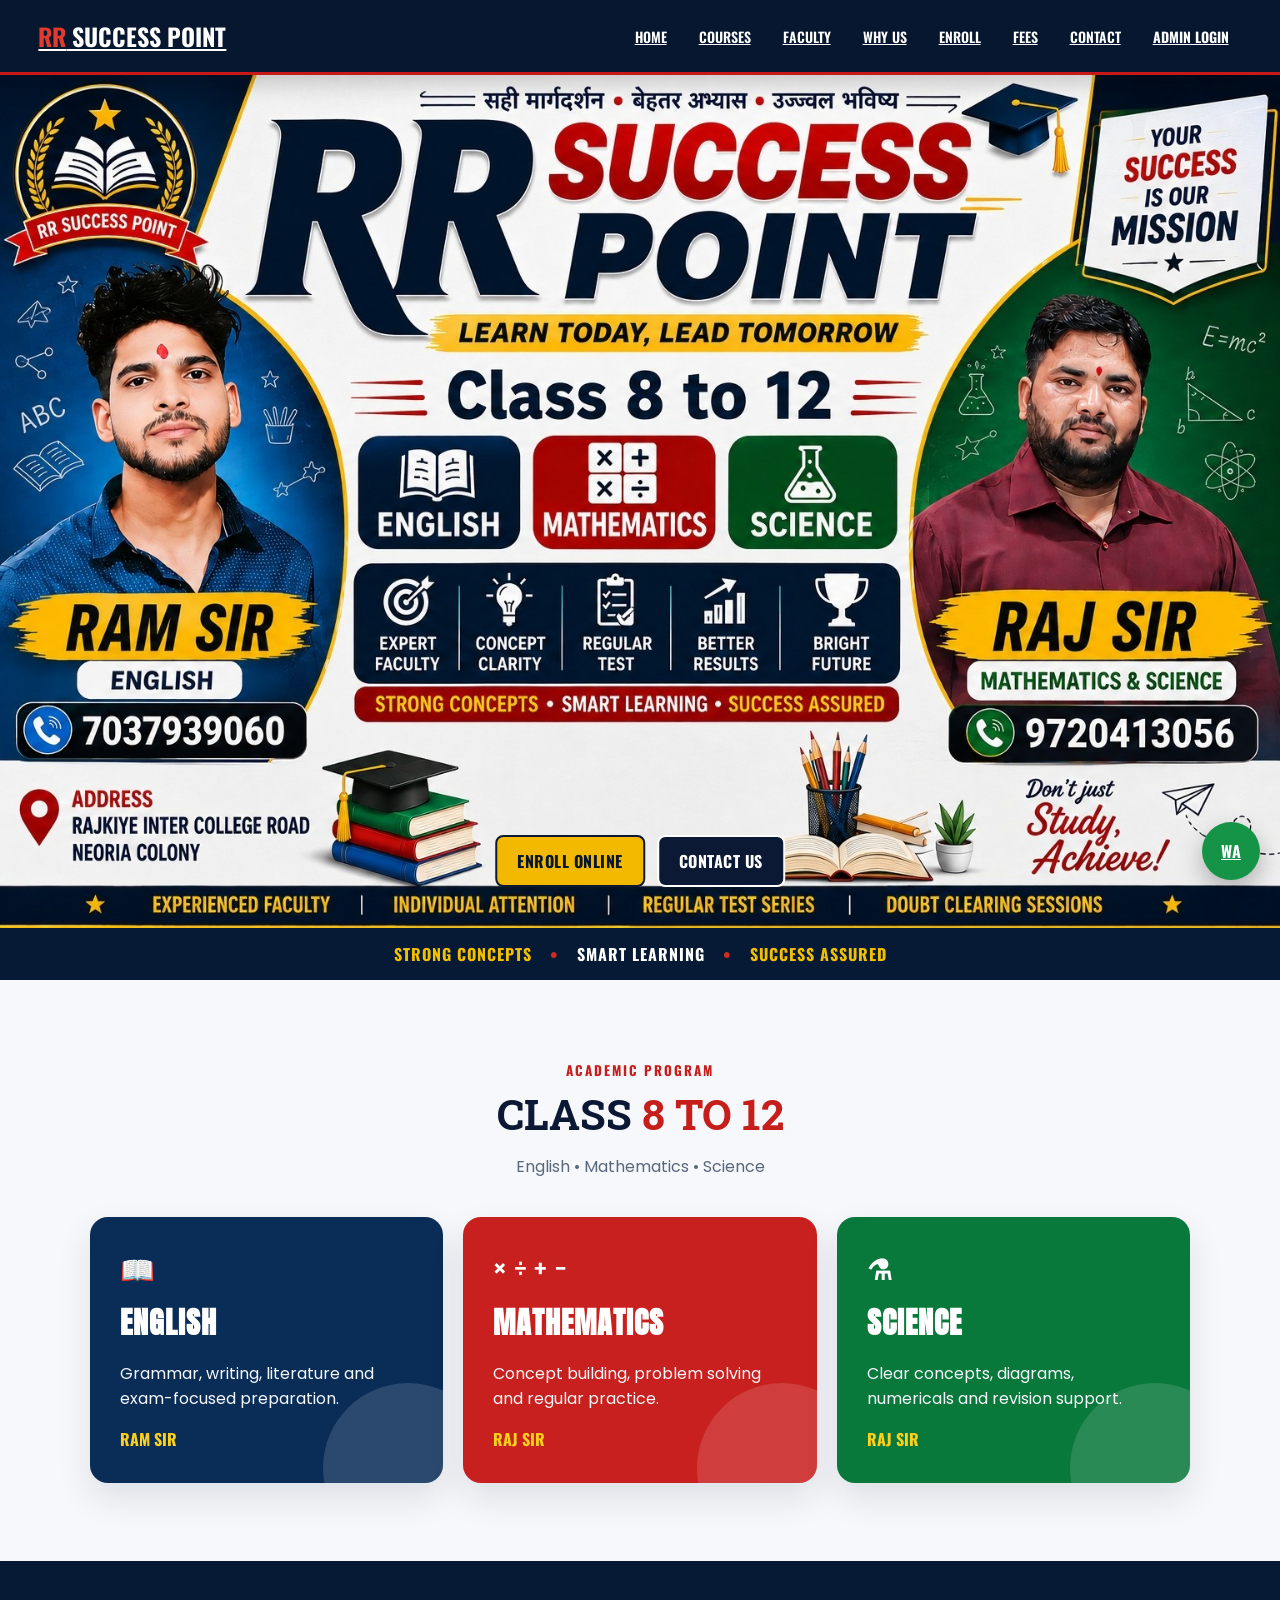
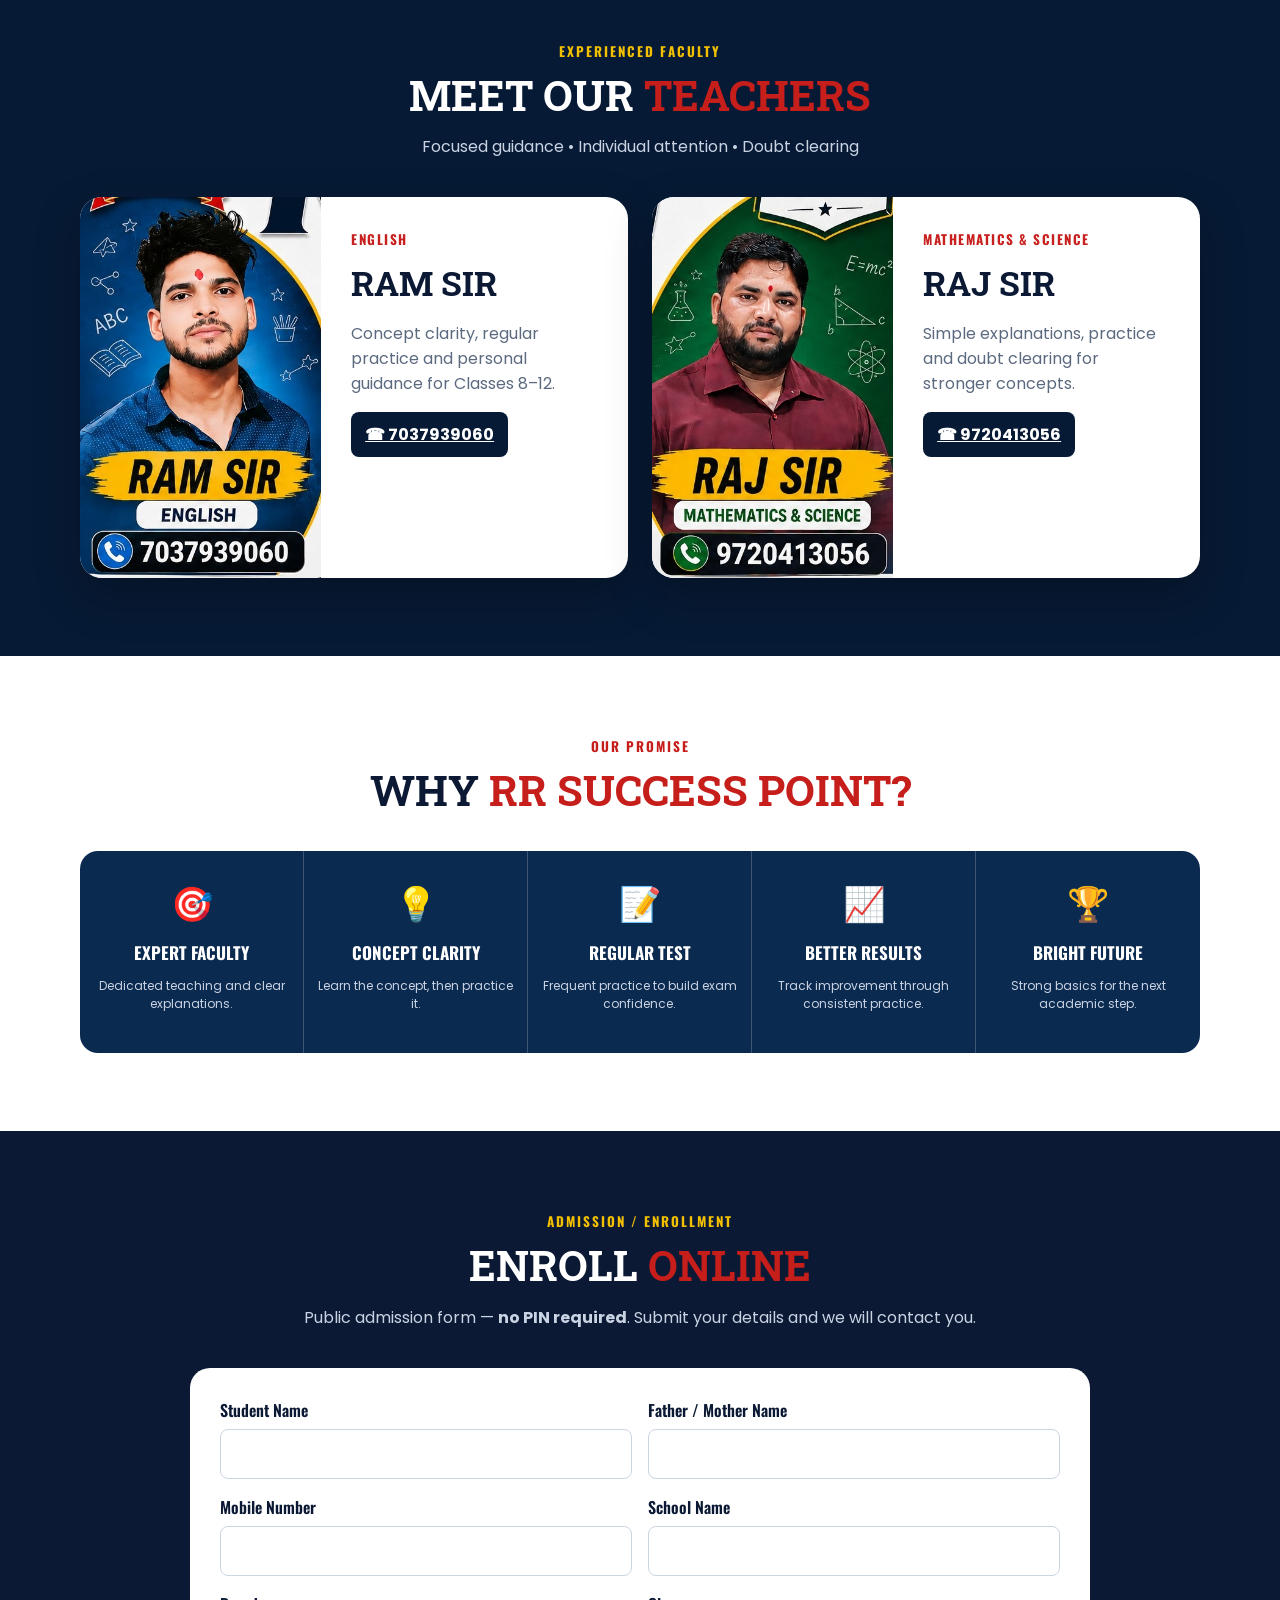
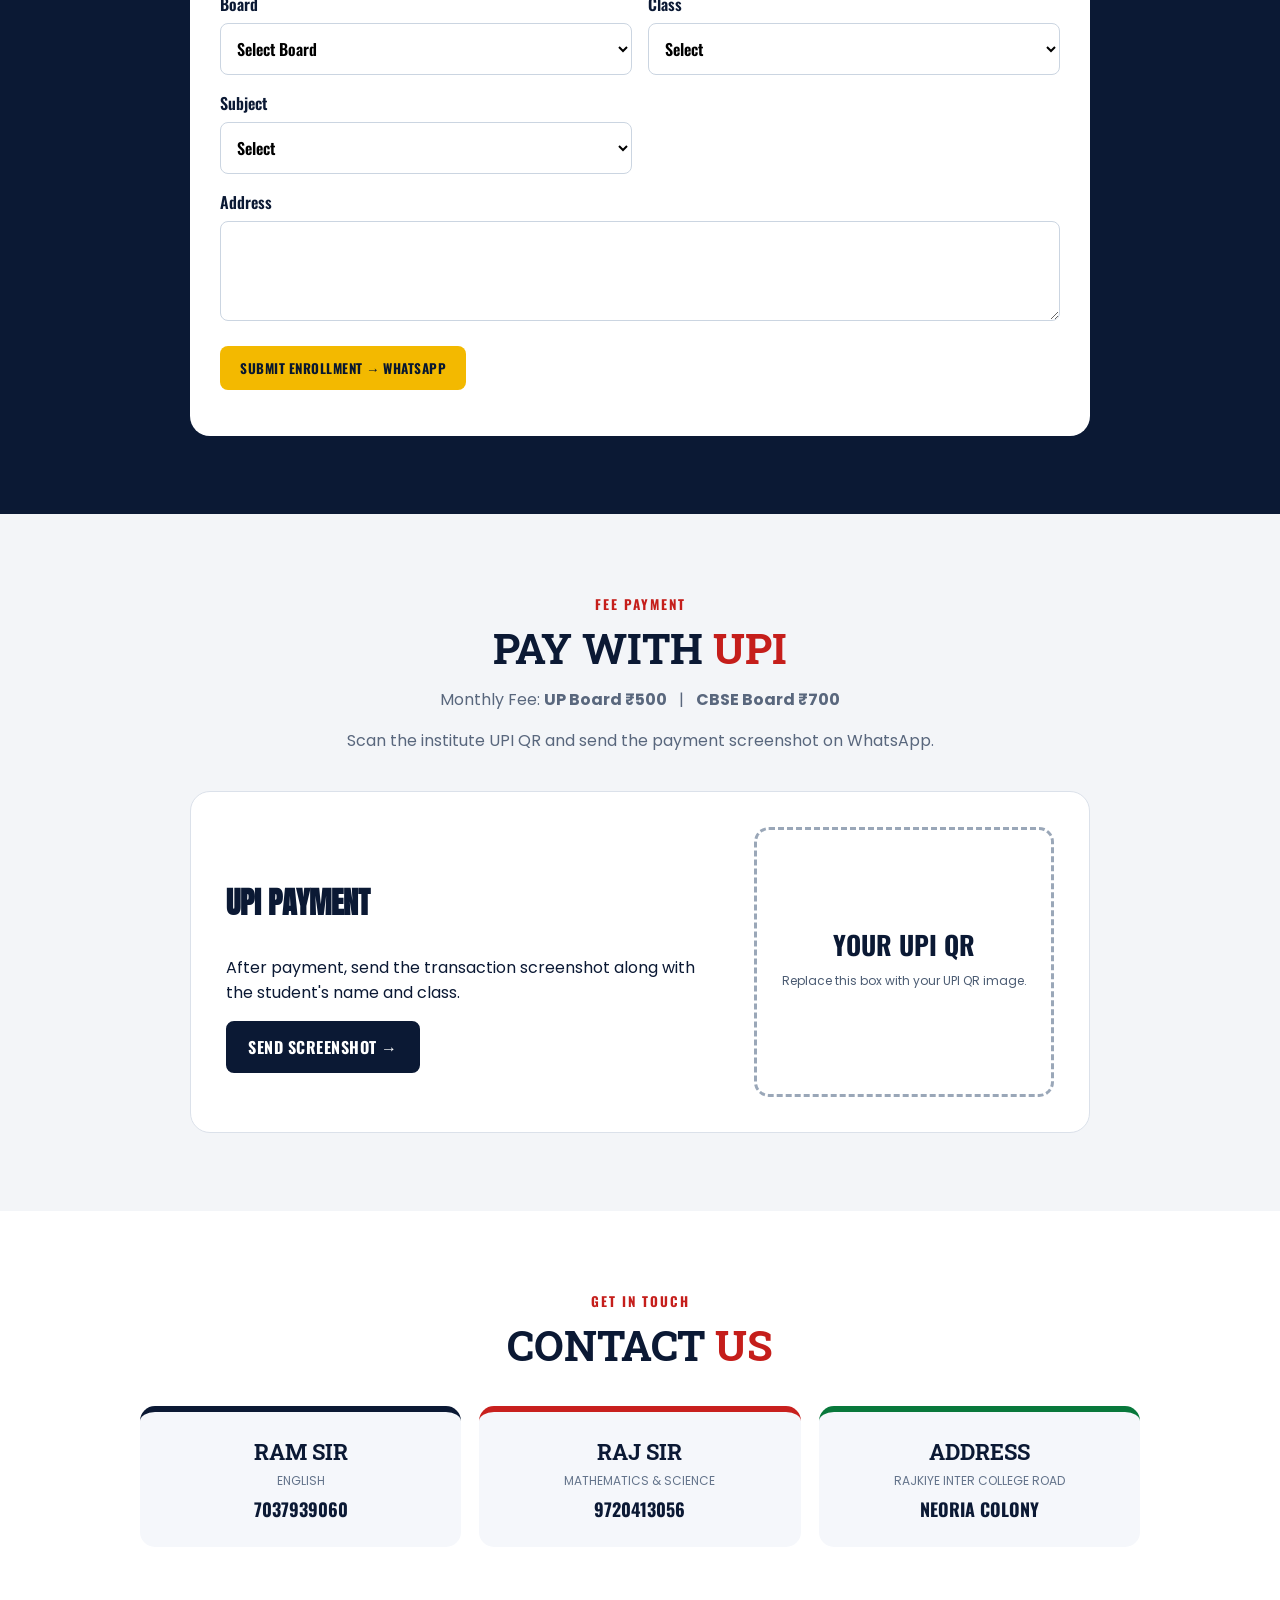
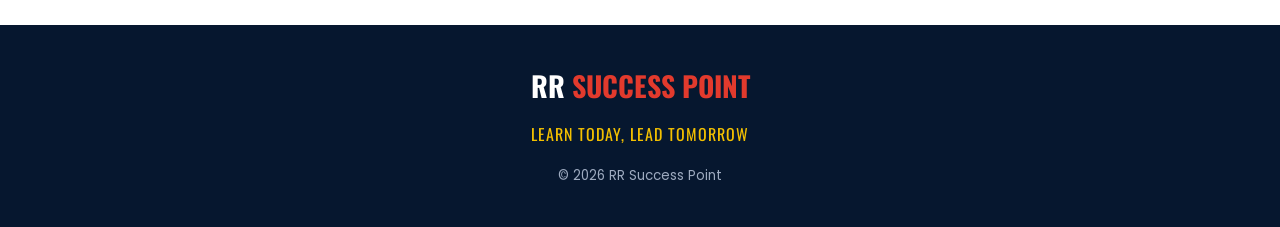
==== commit 5987b507: "Add files via upload" ====
--- a/index.html
+++ b/index.html
@@ -127,7 +127,7 @@
   <div class="section-title">
     <small>FEE PAYMENT</small>
     <h2>PAY WITH <em>UPI</em></h2>
-    <p>Scan the institute UPI QR and send the payment screenshot on WhatsApp.</p>
+    <p>Monthly Fee: <b>UP Board ₹500</b> &nbsp; | &nbsp; <b>CBSE Board ₹700</b></p><p>Scan the institute UPI QR and send the payment screenshot on WhatsApp.</p>
   </div>
   <div class="fees-box">
     <div>
